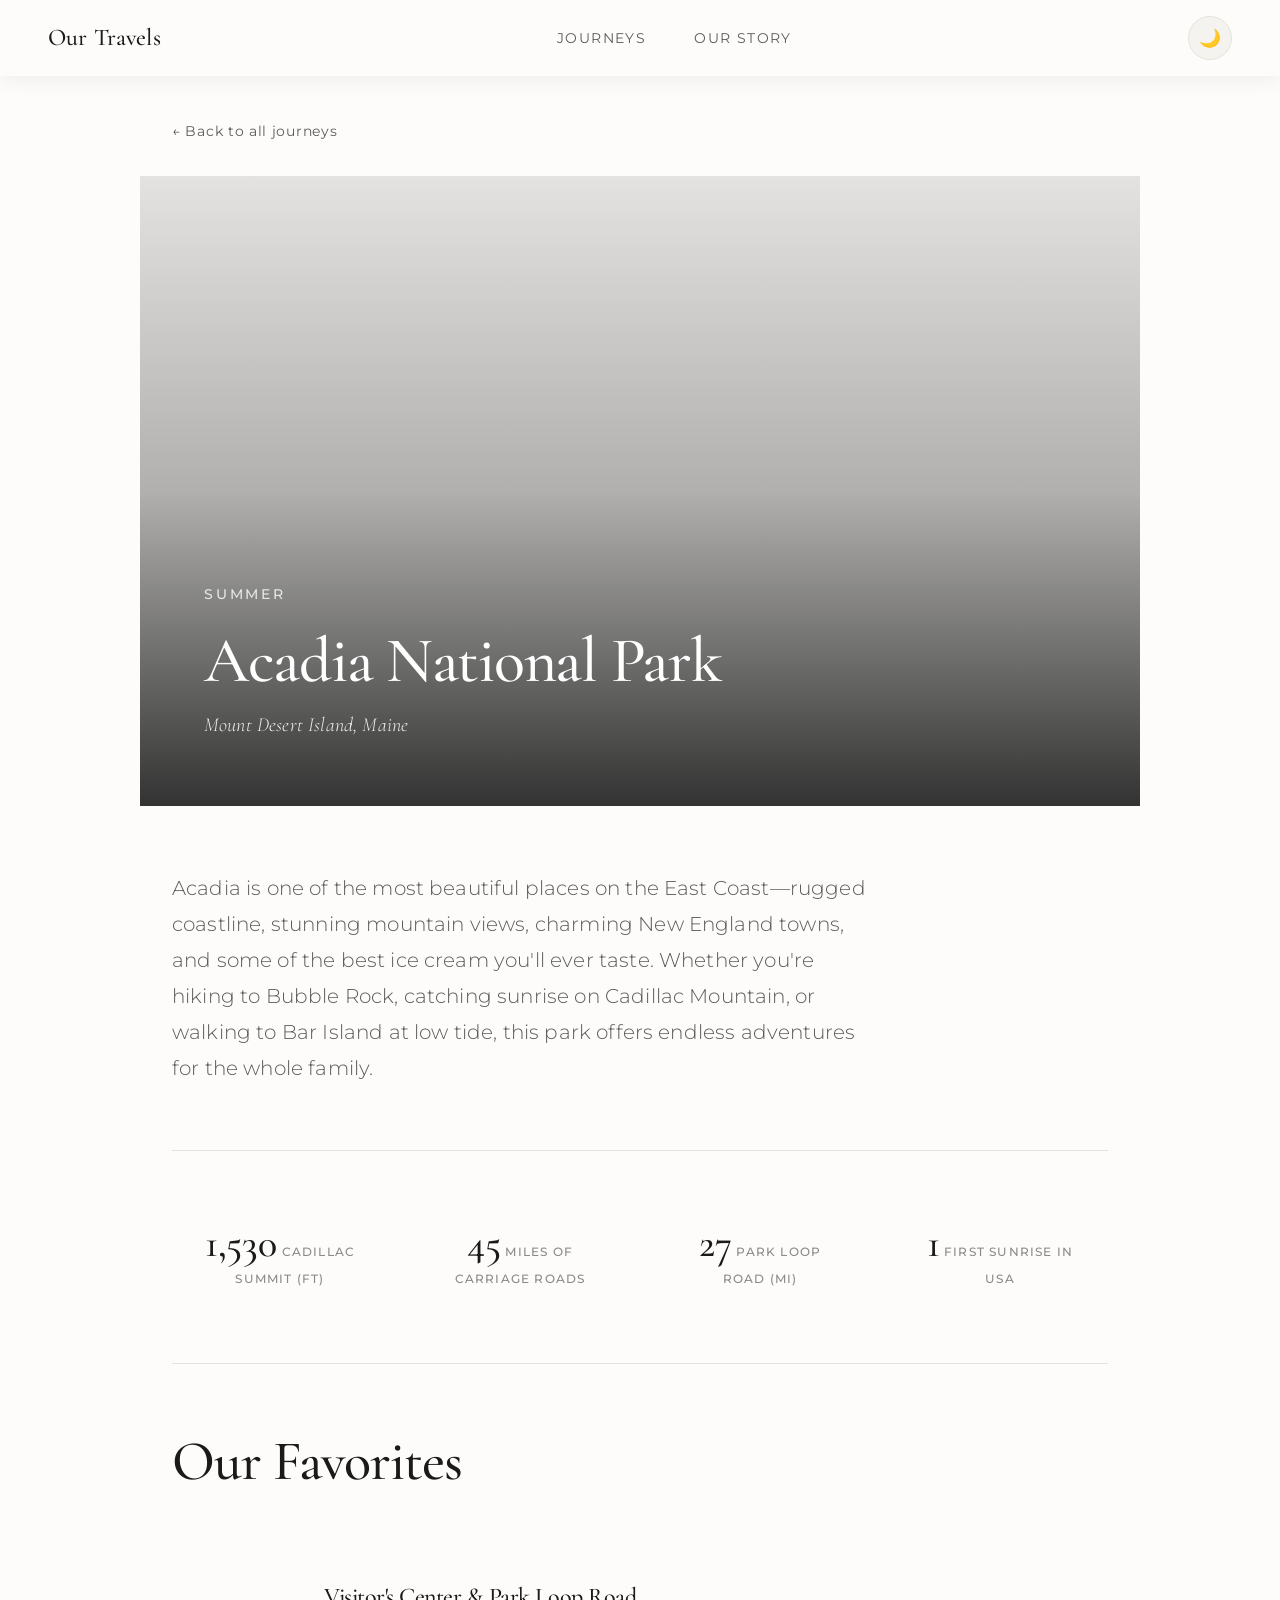
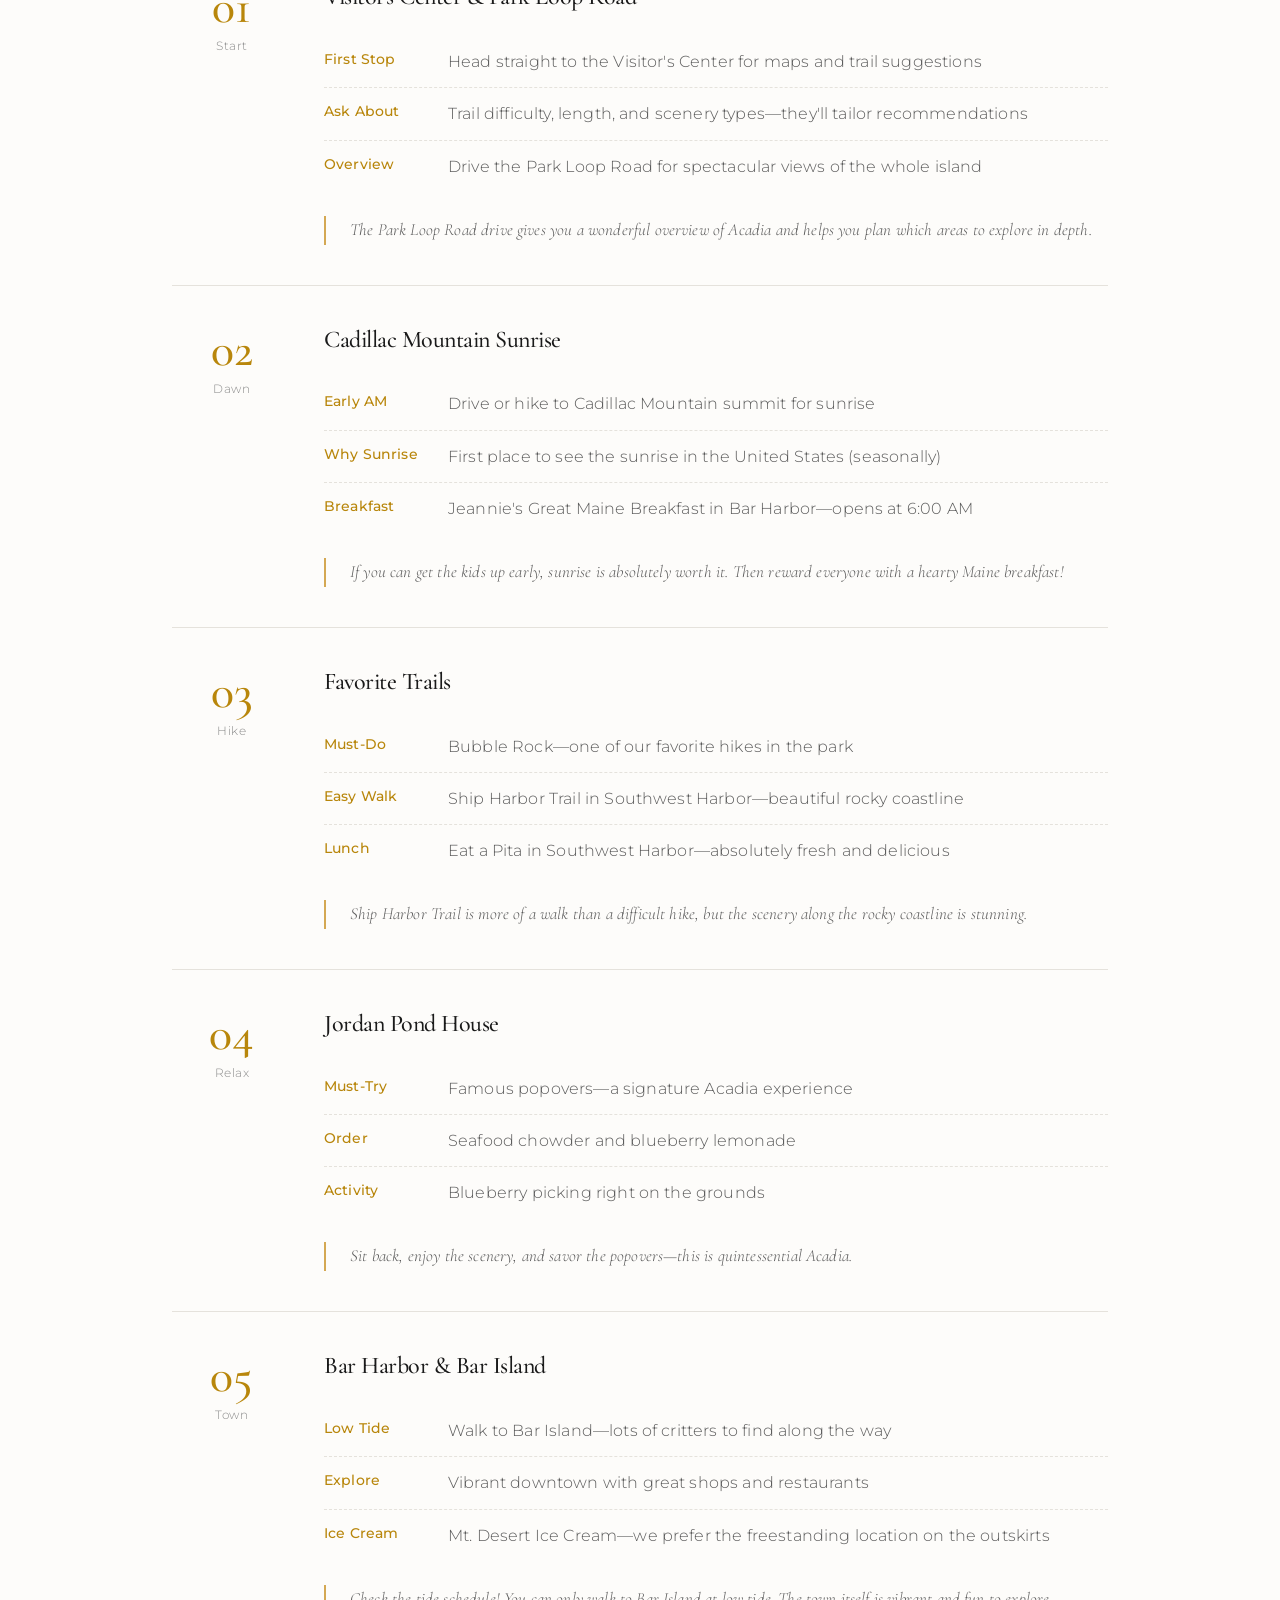
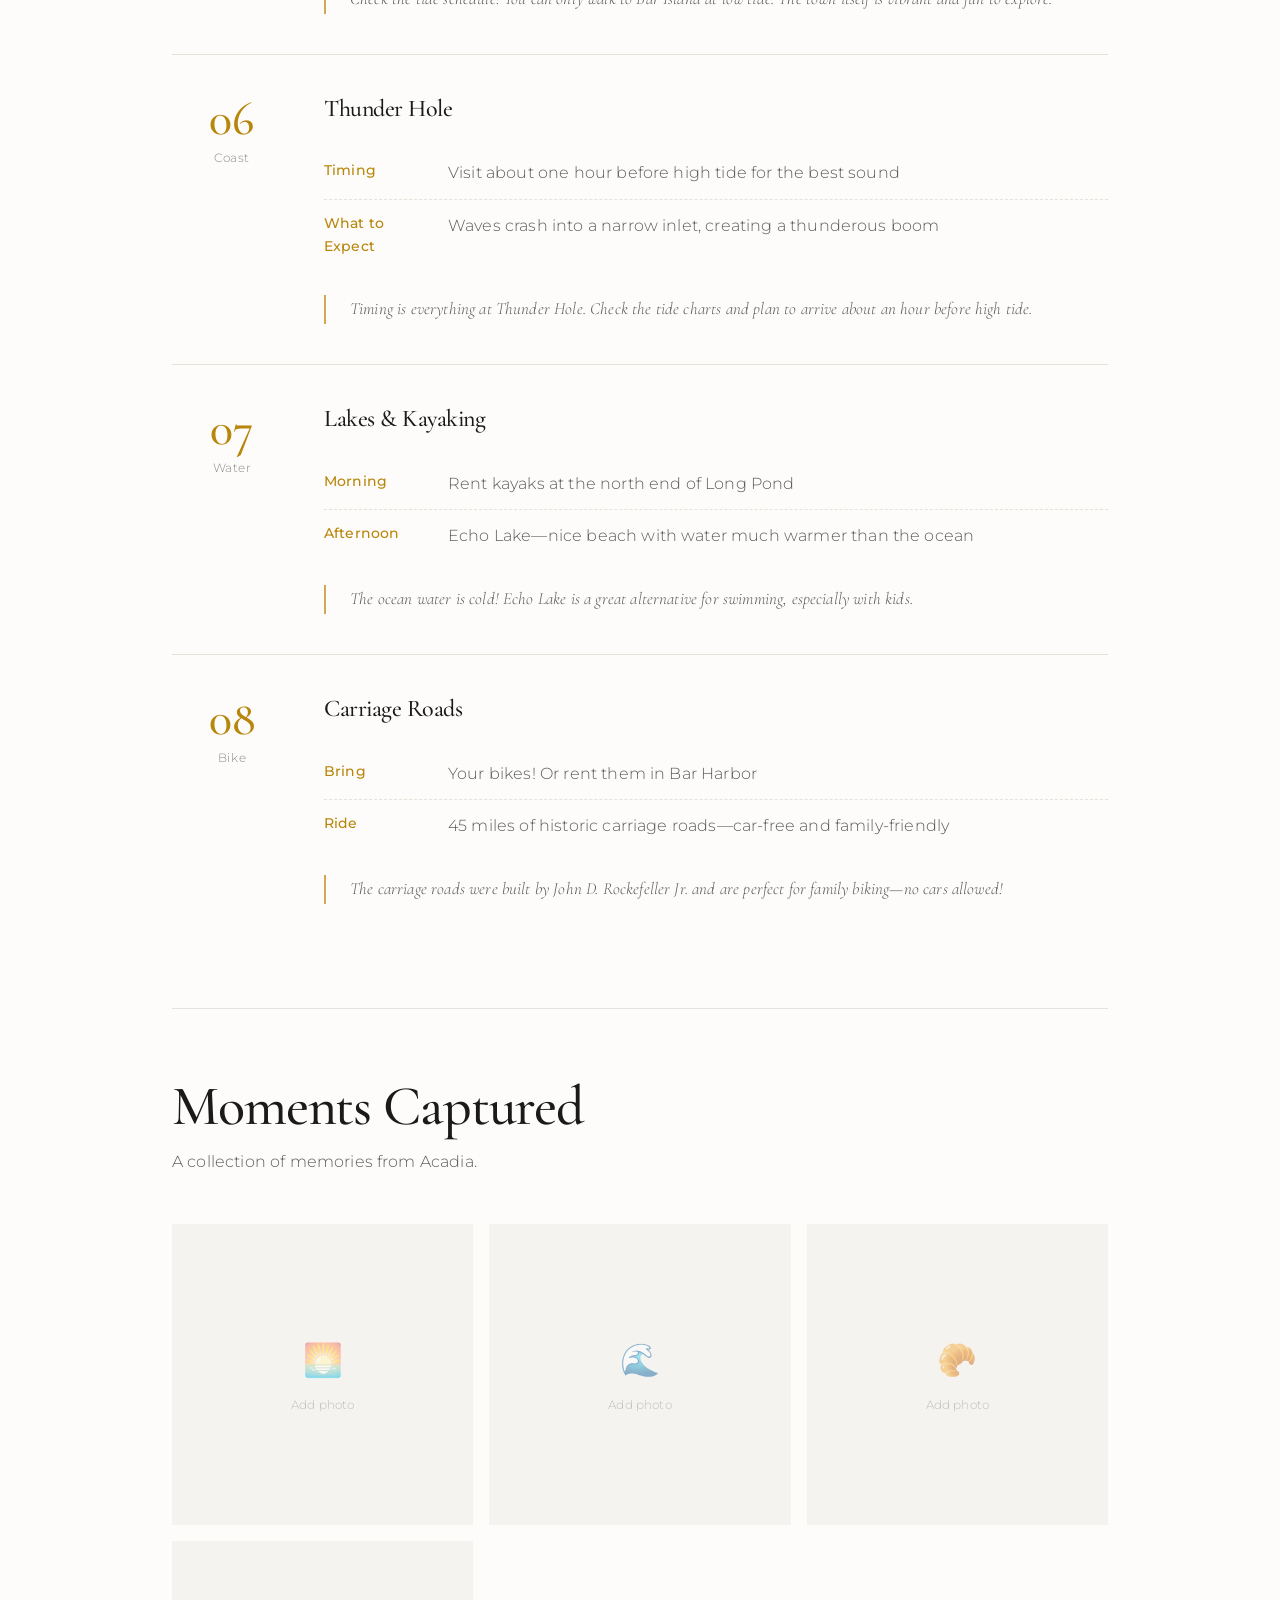
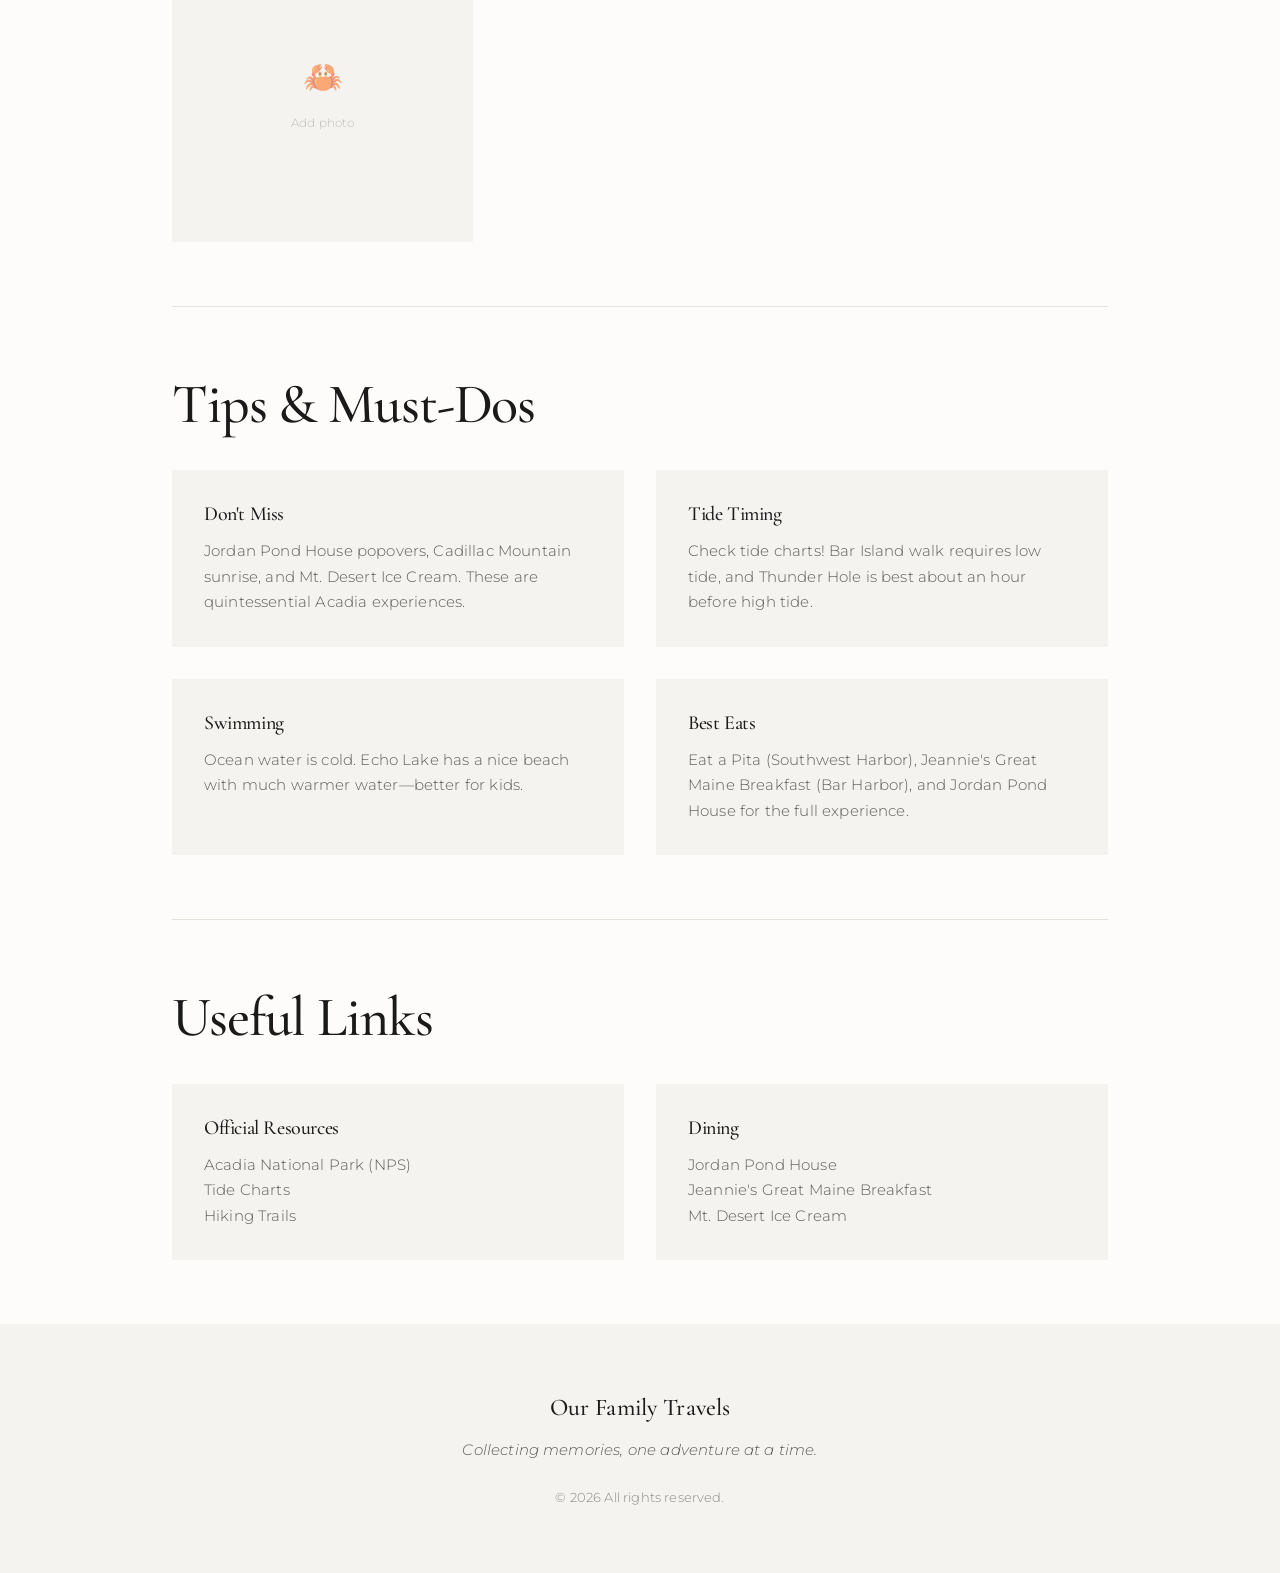
==== trips/acadia.html @ 5b69ded5 "Replace Rocky Mountain with Acadia National Park - Created Acadia trip page with highlights and tips" ====
<!DOCTYPE html>
<html lang="en">
<head>
    <meta charset="UTF-8">
    <meta name="viewport" content="width=device-width, initial-scale=1.0">
    <title>Acadia National Park - Our Family Travels</title>
    <link rel="preconnect" href="https://fonts.googleapis.com">
    <link rel="preconnect" href="https://fonts.gstatic.com" crossorigin>
    <link href="https://fonts.googleapis.com/css2?family=Cormorant+Garamond:ital,wght@0,400;0,500;0,600;1,400&family=Montserrat:wght@300;400;500;600&display=swap" rel="stylesheet">
    <link rel="stylesheet" href="../styles.css">
</head>
<body>
    <header class="main-header scrolled">
        <nav>
            <a href="../index.html" class="logo">Our Travels</a>
            <ul class="nav-links">
                <li><a href="../index.html">Journeys</a></li>
                <li><a href="../index.html#about">Our Story</a></li>
            </ul>
            <button class="theme-toggle" id="themeToggle" aria-label="Toggle dark mode">
                <span class="icon">🌙</span>
            </button>
        </nav>
    </header>

    <main>
        <article class="trip-page">
            <a href="../index.html" class="back-link">← Back to all journeys</a>

            <!-- Trip Hero -->
            <section class="trip-hero">
                <div class="trip-hero-background" style="background-image: url('https://images.unsplash.com/photo-1469854523086-cc02fe5d8800?w=1920&q=80');"></div>
                <div class="trip-hero-overlay"></div>
                <div class="trip-hero-content">
                    <span class="trip-date">Summer</span>
                    <h1>Acadia National Park</h1>
                    <p class="trip-location-header">Mount Desert Island, Maine</p>
                </div>
            </section>

            <!-- Trip Introduction -->
            <section class="trip-intro">
                <p>Acadia is one of the most beautiful places on the East Coast—rugged coastline, stunning mountain views, charming New England towns, and some of the best ice cream you'll ever taste. Whether you're hiking to Bubble Rock, catching sunrise on Cadillac Mountain, or walking to Bar Island at low tide, this park offers endless adventures for the whole family.</p>
            </section>

            <!-- Trip Stats -->
            <section class="trip-overview">
                <div class="stat-card">
                    <span class="stat-value">1,530</span>
                    <span class="stat-label">Cadillac Summit (ft)</span>
                </div>
                <div class="stat-card">
                    <span class="stat-value">45</span>
                    <span class="stat-label">Miles of Carriage Roads</span>
                </div>
                <div class="stat-card">
                    <span class="stat-value">27</span>
                    <span class="stat-label">Park Loop Road (mi)</span>
                </div>
                <div class="stat-card">
                    <span class="stat-value">1</span>
                    <span class="stat-label">First Sunrise in USA</span>
                </div>
            </section>

            <!-- Itinerary Section -->
            <section class="itinerary">
                <h2>Our Favorites</h2>

                <!-- Getting Oriented -->
                <div class="day-card">
                    <div class="day-marker">
                        <span class="day-number">01</span>
                        <span class="day-date">Start</span>
                    </div>
                    <div class="day-content">
                        <h3>Visitor's Center & Park Loop Road</h3>
                        <ul class="day-activities">
                            <li>
                                <span class="activity-time">First Stop</span>
                                <span class="activity-desc">Head straight to the Visitor's Center for maps and trail suggestions</span>
                            </li>
                            <li>
                                <span class="activity-time">Ask About</span>
                                <span class="activity-desc">Trail difficulty, length, and scenery types—they'll tailor recommendations</span>
                            </li>
                            <li>
                                <span class="activity-time">Overview</span>
                                <span class="activity-desc">Drive the Park Loop Road for spectacular views of the whole island</span>
                            </li>
                        </ul>
                        <p class="day-notes">The Park Loop Road drive gives you a wonderful overview of Acadia and helps you plan which areas to explore in depth.</p>
                    </div>
                </div>

                <!-- Cadillac Mountain -->
                <div class="day-card">
                    <div class="day-marker">
                        <span class="day-number">02</span>
                        <span class="day-date">Dawn</span>
                    </div>
                    <div class="day-content">
                        <h3>Cadillac Mountain Sunrise</h3>
                        <ul class="day-activities">
                            <li>
                                <span class="activity-time">Early AM</span>
                                <span class="activity-desc">Drive or hike to Cadillac Mountain summit for sunrise</span>
                            </li>
                            <li>
                                <span class="activity-time">Why Sunrise</span>
                                <span class="activity-desc">First place to see the sunrise in the United States (seasonally)</span>
                            </li>
                            <li>
                                <span class="activity-time">Breakfast</span>
                                <span class="activity-desc">Jeannie's Great Maine Breakfast in Bar Harbor—opens at 6:00 AM</span>
                            </li>
                        </ul>
                        <p class="day-notes">If you can get the kids up early, sunrise is absolutely worth it. Then reward everyone with a hearty Maine breakfast!</p>
                    </div>
                </div>

                <!-- Hiking -->
                <div class="day-card">
                    <div class="day-marker">
                        <span class="day-number">03</span>
                        <span class="day-date">Hike</span>
                    </div>
                    <div class="day-content">
                        <h3>Favorite Trails</h3>
                        <ul class="day-activities">
                            <li>
                                <span class="activity-time">Must-Do</span>
                                <span class="activity-desc">Bubble Rock—one of our favorite hikes in the park</span>
                            </li>
                            <li>
                                <span class="activity-time">Easy Walk</span>
                                <span class="activity-desc">Ship Harbor Trail in Southwest Harbor—beautiful rocky coastline</span>
                            </li>
                            <li>
                                <span class="activity-time">Lunch</span>
                                <span class="activity-desc">Eat a Pita in Southwest Harbor—absolutely fresh and delicious</span>
                            </li>
                        </ul>
                        <p class="day-notes">Ship Harbor Trail is more of a walk than a difficult hike, but the scenery along the rocky coastline is stunning.</p>
                    </div>
                </div>

                <!-- Jordan Pond -->
                <div class="day-card">
                    <div class="day-marker">
                        <span class="day-number">04</span>
                        <span class="day-date">Relax</span>
                    </div>
                    <div class="day-content">
                        <h3>Jordan Pond House</h3>
                        <ul class="day-activities">
                            <li>
                                <span class="activity-time">Must-Try</span>
                                <span class="activity-desc">Famous popovers—a signature Acadia experience</span>
                            </li>
                            <li>
                                <span class="activity-time">Order</span>
                                <span class="activity-desc">Seafood chowder and blueberry lemonade</span>
                            </li>
                            <li>
                                <span class="activity-time">Activity</span>
                                <span class="activity-desc">Blueberry picking right on the grounds</span>
                            </li>
                        </ul>
                        <p class="day-notes">Sit back, enjoy the scenery, and savor the popovers—this is quintessential Acadia.</p>
                    </div>
                </div>

                <!-- Bar Harbor -->
                <div class="day-card">
                    <div class="day-marker">
                        <span class="day-number">05</span>
                        <span class="day-date">Town</span>
                    </div>
                    <div class="day-content">
                        <h3>Bar Harbor & Bar Island</h3>
                        <ul class="day-activities">
                            <li>
                                <span class="activity-time">Low Tide</span>
                                <span class="activity-desc">Walk to Bar Island—lots of critters to find along the way</span>
                            </li>
                            <li>
                                <span class="activity-time">Explore</span>
                                <span class="activity-desc">Vibrant downtown with great shops and restaurants</span>
                            </li>
                            <li>
                                <span class="activity-time">Ice Cream</span>
                                <span class="activity-desc">Mt. Desert Ice Cream—we prefer the freestanding location on the outskirts</span>
                            </li>
                        </ul>
                        <p class="day-notes">Check the tide schedule! You can only walk to Bar Island at low tide. The town itself is vibrant and fun to explore.</p>
                    </div>
                </div>

                <!-- Thunder Hole -->
                <div class="day-card">
                    <div class="day-marker">
                        <span class="day-number">06</span>
                        <span class="day-date">Coast</span>
                    </div>
                    <div class="day-content">
                        <h3>Thunder Hole</h3>
                        <ul class="day-activities">
                            <li>
                                <span class="activity-time">Timing</span>
                                <span class="activity-desc">Visit about one hour before high tide for the best sound</span>
                            </li>
                            <li>
                                <span class="activity-time">What to Expect</span>
                                <span class="activity-desc">Waves crash into a narrow inlet, creating a thunderous boom</span>
                            </li>
                        </ul>
                        <p class="day-notes">Timing is everything at Thunder Hole. Check the tide charts and plan to arrive about an hour before high tide.</p>
                    </div>
                </div>

                <!-- Water Activities -->
                <div class="day-card">
                    <div class="day-marker">
                        <span class="day-number">07</span>
                        <span class="day-date">Water</span>
                    </div>
                    <div class="day-content">
                        <h3>Lakes & Kayaking</h3>
                        <ul class="day-activities">
                            <li>
                                <span class="activity-time">Morning</span>
                                <span class="activity-desc">Rent kayaks at the north end of Long Pond</span>
                            </li>
                            <li>
                                <span class="activity-time">Afternoon</span>
                                <span class="activity-desc">Echo Lake—nice beach with water much warmer than the ocean</span>
                            </li>
                        </ul>
                        <p class="day-notes">The ocean water is cold! Echo Lake is a great alternative for swimming, especially with kids.</p>
                    </div>
                </div>

                <!-- Biking -->
                <div class="day-card">
                    <div class="day-marker">
                        <span class="day-number">08</span>
                        <span class="day-date">Bike</span>
                    </div>
                    <div class="day-content">
                        <h3>Carriage Roads</h3>
                        <ul class="day-activities">
                            <li>
                                <span class="activity-time">Bring</span>
                                <span class="activity-desc">Your bikes! Or rent them in Bar Harbor</span>
                            </li>
                            <li>
                                <span class="activity-time">Ride</span>
                                <span class="activity-desc">45 miles of historic carriage roads—car-free and family-friendly</span>
                            </li>
                        </ul>
                        <p class="day-notes">The carriage roads were built by John D. Rockefeller Jr. and are perfect for family biking—no cars allowed!</p>
                    </div>
                </div>
            </section>

            <!-- Photo Gallery Section -->
            <section class="photo-gallery">
                <h2>Moments Captured</h2>
                <p class="gallery-intro">A collection of memories from Acadia.</p>

                <div class="gallery-grid">
                    <div class="gallery-item" data-caption="Cadillac Mountain Sunrise">
                        <div class="photo-placeholder">
                            <span>🌅</span>
                            <p>Add photo</p>
                        </div>
                    </div>
                    <div class="gallery-item" data-caption="Thunder Hole">
                        <div class="photo-placeholder">
                            <span>🌊</span>
                            <p>Add photo</p>
                        </div>
                    </div>
                    <div class="gallery-item" data-caption="Jordan Pond Popovers">
                        <div class="photo-placeholder">
                            <span>🥐</span>
                            <p>Add photo</p>
                        </div>
                    </div>
                    <div class="gallery-item" data-caption="Bar Island Walk">
                        <div class="photo-placeholder">
                            <span>🦀</span>
                            <p>Add photo</p>
                        </div>
                    </div>
                </div>
            </section>

            <!-- Trip Highlights -->
            <section class="trip-highlights">
                <h2>Tips & Must-Dos</h2>
                <div class="highlights-grid">
                    <div class="highlight-card">
                        <h4>Don't Miss</h4>
                        <p>Jordan Pond House popovers, Cadillac Mountain sunrise, and Mt. Desert Ice Cream. These are quintessential Acadia experiences.</p>
                    </div>
                    <div class="highlight-card">
                        <h4>Tide Timing</h4>
                        <p>Check tide charts! Bar Island walk requires low tide, and Thunder Hole is best about an hour before high tide.</p>
                    </div>
                    <div class="highlight-card">
                        <h4>Swimming</h4>
                        <p>Ocean water is cold. Echo Lake has a nice beach with much warmer water—better for kids.</p>
                    </div>
                    <div class="highlight-card">
                        <h4>Best Eats</h4>
                        <p>Eat a Pita (Southwest Harbor), Jeannie's Great Maine Breakfast (Bar Harbor), and Jordan Pond House for the full experience.</p>
                    </div>
                </div>
            </section>

            <!-- Useful Links -->
            <section class="trip-highlights">
                <h2>Useful Links</h2>
                <div class="highlights-grid">
                    <div class="highlight-card">
                        <h4>Official Resources</h4>
                        <p>
                            <a href="https://www.nps.gov/acad/" target="_blank">Acadia National Park (NPS)</a><br>
                            <a href="https://www.nps.gov/acad/planyourvisit/tides.htm" target="_blank">Tide Charts</a><br>
                            <a href="https://www.nps.gov/acad/planyourvisit/hiking.htm" target="_blank">Hiking Trails</a>
                        </p>
                    </div>
                    <div class="highlight-card">
                        <h4>Dining</h4>
                        <p>
                            <a href="https://www.acadiajordanpondhouse.com/" target="_blank">Jordan Pond House</a><br>
                            <a href="https://www.jeanniesbreakfast.com/" target="_blank">Jeannie's Great Maine Breakfast</a><br>
                            <a href="https://www.mdiicecream.com/" target="_blank">Mt. Desert Ice Cream</a>
                        </p>
                    </div>
                </div>
            </section>
        </article>
    </main>

    <!-- Lightbox for photos -->
    <div class="lightbox" id="lightbox">
        <button class="lightbox-close" aria-label="Close">&times;</button>
        <button class="lightbox-prev" aria-label="Previous">&#10094;</button>
        <button class="lightbox-next" aria-label="Next">&#10095;</button>
        <div class="lightbox-content">
            <img src="" alt="" id="lightbox-img">
            <p class="lightbox-caption" id="lightbox-caption"></p>
        </div>
    </div>

    <footer>
        <div class="footer-content">
            <p class="footer-logo">Our Family Travels</p>
            <p class="footer-tagline">Collecting memories, one adventure at a time.</p>
            <p class="footer-copyright">© 2026 All rights reserved.</p>
        </div>
    </footer>

    <script src="../script.js"></script>
</body>
</html>
---- styles.css ----
/* ===================
   CSS VARIABLES
   =================== */
:root {
    /* Colors */
    --bg-primary: #fdfcfa;
    --bg-secondary: #f5f3ef;
    --bg-tertiary: #ebe8e2;
    --text-primary: #1a1a1a;
    --text-secondary: #5c5c5c;
    --text-muted: #8a8a8a;
    --accent-color: #b8860b;
    --accent-light: #d4a853;
    --border-color: #e5e2dc;

    /* Typography */
    --font-serif: 'Cormorant Garamond', Georgia, serif;
    --font-sans: 'Montserrat', -apple-system, sans-serif;

    /* Spacing */
    --section-padding: 120px;
    --container-width: 1400px;

    /* Effects */
    --transition: 0.4s cubic-bezier(0.4, 0, 0.2, 1);
    --shadow-soft: 0 4px 20px rgba(0, 0, 0, 0.06);
    --shadow-medium: 0 8px 40px rgba(0, 0, 0, 0.1);
}

[data-theme="dark"] {
    --bg-primary: #0f0f0f;
    --bg-secondary: #1a1a1a;
    --bg-tertiary: #252525;
    --text-primary: #f5f5f5;
    --text-secondary: #b0b0b0;
    --text-muted: #707070;
    --accent-color: #d4a853;
    --accent-light: #e8c87a;
    --border-color: #2a2a2a;
    --shadow-soft: 0 4px 20px rgba(0, 0, 0, 0.3);
    --shadow-medium: 0 8px 40px rgba(0, 0, 0, 0.4);
}

/* ===================
   RESET & BASE
   =================== */
*, *::before, *::after {
    margin: 0;
    padding: 0;
    box-sizing: border-box;
}

html {
    scroll-behavior: smooth;
}

body {
    font-family: var(--font-sans);
    background-color: var(--bg-primary);
    color: var(--text-primary);
    line-height: 1.7;
    font-weight: 300;
    letter-spacing: 0.01em;
    transition: background-color var(--transition), color var(--transition);
    overflow-x: hidden;
}

a {
    color: inherit;
    text-decoration: none;
    transition: all var(--transition);
}

img {
    max-width: 100%;
    height: auto;
    display: block;
}

/* ===================
   TYPOGRAPHY
   =================== */
h1, h2, h3, h4 {
    font-family: var(--font-serif);
    font-weight: 500;
    line-height: 1.2;
    letter-spacing: -0.02em;
}

h1 { font-size: clamp(3rem, 8vw, 5.5rem); }
h2 { font-size: clamp(2rem, 5vw, 3.5rem); }
h3 { font-size: clamp(1.5rem, 3vw, 2rem); }

.section-label {
    display: inline-block;
    font-family: var(--font-sans);
    font-size: 0.75rem;
    font-weight: 500;
    letter-spacing: 0.2em;
    text-transform: uppercase;
    color: var(--accent-color);
    margin-bottom: 1rem;
}

/* ===================
   HEADER & NAVIGATION
   =================== */
.main-header {
    position: fixed;
    top: 0;
    left: 0;
    right: 0;
    z-index: 1000;
    padding: 1.5rem 0;
    transition: all var(--transition);
}

.main-header.scrolled {
    background: rgba(253, 252, 250, 0.95);
    backdrop-filter: blur(20px);
    padding: 1rem 0;
    box-shadow: var(--shadow-soft);
}

[data-theme="dark"] .main-header.scrolled {
    background: rgba(15, 15, 15, 0.95);
}

nav {
    max-width: var(--container-width);
    margin: 0 auto;
    padding: 0 3rem;
    display: flex;
    justify-content: space-between;
    align-items: center;
}

.logo {
    font-family: var(--font-serif);
    font-size: 1.5rem;
    font-weight: 500;
    color: white;
    transition: color var(--transition);
}

.main-header.scrolled .logo {
    color: var(--text-primary);
}

.nav-links {
    display: flex;
    list-style: none;
    gap: 3rem;
}

.nav-links a {
    font-size: 0.875rem;
    font-weight: 400;
    letter-spacing: 0.1em;
    text-transform: uppercase;
    color: rgba(255, 255, 255, 0.8);
    position: relative;
}

.main-header.scrolled .nav-links a {
    color: var(--text-secondary);
}

.nav-links a::after {
    content: '';
    position: absolute;
    bottom: -4px;
    left: 0;
    width: 0;
    height: 1px;
    background: currentColor;
    transition: width var(--transition);
}

.nav-links a:hover::after,
.nav-links a.active::after {
    width: 100%;
}

.theme-toggle {
    background: rgba(255, 255, 255, 0.1);
    border: 1px solid rgba(255, 255, 255, 0.2);
    border-radius: 50%;
    width: 44px;
    height: 44px;
    cursor: pointer;
    display: flex;
    align-items: center;
    justify-content: center;
    transition: all var(--transition);
}

.main-header.scrolled .theme-toggle {
    background: var(--bg-secondary);
    border-color: var(--border-color);
}

.theme-toggle:hover {
    background: rgba(255, 255, 255, 0.2);
    transform: rotate(15deg);
}

.theme-toggle .icon {
    font-size: 1.1rem;
}

/* ===================
   HERO SECTION
   =================== */
.hero {
    position: relative;
    height: 100vh;
    min-height: 700px;
    display: flex;
    align-items: center;
    justify-content: center;
    overflow: hidden;
}

.hero-background {
    position: absolute;
    inset: 0;
    background-size: cover;
    background-position: center;
    background-attachment: fixed;
    transform: scale(1.1);
    transition: transform 8s ease-out;
}

.hero:hover .hero-background {
    transform: scale(1);
}

.hero-overlay {
    position: absolute;
    inset: 0;
    background: linear-gradient(
        to bottom,
        rgba(0, 0, 0, 0.3) 0%,
        rgba(0, 0, 0, 0.5) 50%,
        rgba(0, 0, 0, 0.7) 100%
    );
}

.hero-content {
    position: relative;
    z-index: 2;
    text-align: center;
    color: white;
    max-width: 900px;
    padding: 0 2rem;
}

.hero-subtitle {
    display: block;
    font-family: var(--font-sans);
    font-size: 0.875rem;
    font-weight: 400;
    letter-spacing: 0.3em;
    text-transform: uppercase;
    margin-bottom: 1.5rem;
    opacity: 0.8;
}

.hero h1 {
    font-weight: 400;
    margin-bottom: 1.5rem;
    text-shadow: 0 2px 40px rgba(0, 0, 0, 0.3);
}

.hero p {
    font-size: 1.25rem;
    font-weight: 300;
    opacity: 0.9;
    max-width: 600px;
    margin: 0 auto 2.5rem;
}

.hero-cta {
    display: inline-block;
    padding: 1rem 2.5rem;
    border: 1px solid rgba(255, 255, 255, 0.4);
    font-size: 0.875rem;
    font-weight: 500;
    letter-spacing: 0.15em;
    text-transform: uppercase;
    color: white;
    transition: all var(--transition);
}

.hero-cta:hover {
    background: white;
    color: var(--text-primary);
    border-color: white;
}

.scroll-indicator {
    position: absolute;
    bottom: 3rem;
    left: 50%;
    transform: translateX(-50%);
    z-index: 2;
}

.scroll-indicator span {
    display: block;
    width: 1px;
    height: 60px;
    background: linear-gradient(to bottom, white, transparent);
    animation: scrollPulse 2s ease-in-out infinite;
}

@keyframes scrollPulse {
    0%, 100% { opacity: 0.3; transform: scaleY(0.7); }
    50% { opacity: 1; transform: scaleY(1); }
}

/* ===================
   MAIN CONTENT
   =================== */
main {
    background: var(--bg-primary);
}

/* ===================
   FEATURED TRIP
   =================== */
.featured-trip {
    display: grid;
    grid-template-columns: 1fr 1fr;
    min-height: 80vh;
    background: var(--bg-secondary);
}

.featured-content {
    display: flex;
    flex-direction: column;
    justify-content: center;
    padding: 4rem 6rem;
}

.featured-content h2 {
    margin-bottom: 0.5rem;
}

.featured-location {
    font-family: var(--font-serif);
    font-size: 1.25rem;
    font-style: italic;
    color: var(--text-secondary);
    margin-bottom: 2rem;
}

.featured-description {
    font-size: 1.125rem;
    color: var(--text-secondary);
    margin-bottom: 2.5rem;
    max-width: 500px;
}

.btn-primary {
    display: inline-block;
    padding: 1rem 2rem;
    background: var(--text-primary);
    color: var(--bg-primary);
    font-size: 0.8rem;
    font-weight: 500;
    letter-spacing: 0.15em;
    text-transform: uppercase;
    transition: all var(--transition);
}

.btn-primary:hover {
    background: var(--accent-color);
    transform: translateY(-2px);
}

.featured-image {
    position: relative;
    overflow: hidden;
}

.featured-image img {
    width: 100%;
    height: 100%;
    object-fit: cover;
    transition: transform 0.8s ease;
}

.featured-trip:hover .featured-image img {
    transform: scale(1.05);
}

/* ===================
   TRIPS GRID
   =================== */
.trips {
    padding: var(--section-padding) 3rem;
    max-width: var(--container-width);
    margin: 0 auto;
}

.section-header {
    text-align: center;
    margin-bottom: 4rem;
}

.section-header p {
    color: var(--text-secondary);
    font-size: 1.125rem;
    margin-top: 1rem;
}

.trip-grid {
    display: grid;
    grid-template-columns: repeat(2, 1fr);
    gap: 2rem;
}

.trip-card {
    position: relative;
    overflow: hidden;
}

.trip-card-link {
    display: block;
}

.trip-card-image {
    position: relative;
    aspect-ratio: 4/3;
    background-size: cover;
    background-position: center;
    transition: transform 0.8s ease;
}

.trip-card:hover .trip-card-image {
    transform: scale(1.05);
}

.trip-card-overlay {
    position: absolute;
    inset: 0;
    background: linear-gradient(
        to top,
        rgba(0, 0, 0, 0.8) 0%,
        rgba(0, 0, 0, 0.2) 50%,
        rgba(0, 0, 0, 0.1) 100%
    );
    transition: background var(--transition);
}

.trip-card:hover .trip-card-overlay {
    background: linear-gradient(
        to top,
        rgba(0, 0, 0, 0.9) 0%,
        rgba(0, 0, 0, 0.3) 50%,
        rgba(0, 0, 0, 0.2) 100%
    );
}

.trip-card-content {
    position: absolute;
    bottom: 0;
    left: 0;
    right: 0;
    padding: 2rem;
    color: white;
}

.trip-card .trip-date {
    display: inline-block;
    font-size: 0.75rem;
    font-weight: 500;
    letter-spacing: 0.15em;
    text-transform: uppercase;
    opacity: 0.7;
    margin-bottom: 0.75rem;
}

.trip-card h3 {
    font-family: var(--font-serif);
    font-size: 1.75rem;
    font-weight: 500;
    margin-bottom: 0.5rem;
}

.trip-card .trip-location {
    font-size: 0.9rem;
    opacity: 0.8;
}

/* ===================
   CATEGORY SECTIONS
   =================== */
.category-section {
    margin-bottom: 0;
}

.category-header {
    position: relative;
    height: 50vh;
    min-height: 400px;
    display: flex;
    align-items: center;
    justify-content: center;
    overflow: hidden;
}

.category-background {
    position: absolute;
    inset: 0;
    background-size: cover;
    background-position: center;
    background-attachment: fixed;
}

.category-overlay {
    position: absolute;
    inset: 0;
    background: linear-gradient(
        to bottom,
        rgba(0, 0, 0, 0.4) 0%,
        rgba(0, 0, 0, 0.6) 100%
    );
}

.category-header-content {
    position: relative;
    z-index: 2;
    text-align: center;
    color: white;
    max-width: 700px;
    padding: 0 2rem;
}

.category-header-content h2 {
    font-size: clamp(2.5rem, 6vw, 4rem);
    margin-bottom: 1rem;
    text-shadow: 0 2px 20px rgba(0, 0, 0, 0.3);
}

.category-header-content p {
    font-size: 1.125rem;
    opacity: 0.9;
    font-weight: 300;
}

.category-trips {
    padding: 4rem 3rem;
    max-width: var(--container-width);
    margin: 0 auto;
    background: var(--bg-primary);
}

.category-trips .trip-grid {
    display: grid;
    grid-template-columns: repeat(3, 1fr);
    gap: 1.5rem;
}

.category-trips .trip-card-image {
    aspect-ratio: 3/4;
}

/* Wishlist Section Styling */
.wishlist-section .category-overlay {
    background: linear-gradient(
        to bottom,
        rgba(0, 0, 0, 0.3) 0%,
        rgba(0, 0, 0, 0.5) 100%
    );
}

.wishlist-grid {
    grid-template-columns: repeat(4, 1fr) !important;
}

.wishlist-card .trip-card-image {
    aspect-ratio: 2/3;
}

.wishlist-card .trip-date {
    color: var(--accent-light);
    opacity: 1;
}

/* ===================
   QUOTE SECTION
   =================== */
.quote-section {
    position: relative;
    padding: var(--section-padding) 2rem;
    min-height: 60vh;
    display: flex;
    align-items: center;
    justify-content: center;
}

.quote-background {
    position: absolute;
    inset: 0;
    background-size: cover;
    background-position: center;
    background-attachment: fixed;
}

.quote-overlay {
    position: absolute;
    inset: 0;
    background: rgba(0, 0, 0, 0.6);
}

.quote-section blockquote {
    position: relative;
    z-index: 2;
    text-align: center;
    max-width: 800px;
}

.quote-section blockquote p {
    font-family: var(--font-serif);
    font-size: clamp(1.75rem, 4vw, 2.5rem);
    font-style: italic;
    font-weight: 400;
    color: white;
    line-height: 1.5;
    margin-bottom: 1.5rem;
}

.quote-section cite {
    font-family: var(--font-sans);
    font-size: 0.875rem;
    font-style: normal;
    letter-spacing: 0.15em;
    text-transform: uppercase;
    color: rgba(255, 255, 255, 0.7);
}

/* ===================
   ABOUT SECTION
   =================== */
.about {
    padding: var(--section-padding) 3rem;
    max-width: var(--container-width);
    margin: 0 auto;
}

.about .about-content {
    display: grid;
    grid-template-columns: 1fr 1fr;
    gap: 6rem;
    align-items: center;
}

.about-text h2 {
    margin-bottom: 1.5rem;
}

.about-text p {
    color: var(--text-secondary);
    font-size: 1.0625rem;
    margin-bottom: 1.5rem;
}

.about-image {
    position: relative;
}

.about-image::before {
    content: '';
    position: absolute;
    top: 2rem;
    left: 2rem;
    right: -2rem;
    bottom: -2rem;
    border: 1px solid var(--accent-color);
    z-index: -1;
}

.about-image img {
    width: 100%;
    aspect-ratio: 4/5;
    object-fit: cover;
}

/* ===================
   FOOTER
   =================== */
footer {
    background: var(--bg-secondary);
    padding: 4rem 2rem;
    text-align: center;
}

.footer-content {
    max-width: 600px;
    margin: 0 auto;
}

.footer-logo {
    font-family: var(--font-serif);
    font-size: 1.5rem;
    font-weight: 500;
    margin-bottom: 0.5rem;
}

.footer-tagline {
    color: var(--text-secondary);
    font-size: 0.9375rem;
    font-style: italic;
    margin-bottom: 1.5rem;
}

.footer-copyright {
    font-size: 0.8125rem;
    color: var(--text-muted);
}

/* ===================
   TRIP PAGE STYLES
   =================== */
.trip-page {
    max-width: 1000px;
    margin: 0 auto;
    padding: 0 2rem;
}

.back-link {
    display: inline-flex;
    align-items: center;
    gap: 0.5rem;
    font-size: 0.875rem;
    font-weight: 400;
    letter-spacing: 0.05em;
    color: var(--text-secondary);
    margin-top: 120px;
    margin-bottom: 2rem;
}

.back-link:hover {
    color: var(--accent-color);
}

/* Trip Header */
.trip-hero {
    position: relative;
    height: 70vh;
    min-height: 500px;
    margin: 0 -2rem;
    display: flex;
    align-items: flex-end;
    overflow: hidden;
}

.trip-hero-background {
    position: absolute;
    inset: 0;
    background-size: cover;
    background-position: center;
}

.trip-hero-overlay {
    position: absolute;
    inset: 0;
    background: linear-gradient(
        to top,
        rgba(0, 0, 0, 0.8) 0%,
        rgba(0, 0, 0, 0.3) 50%,
        rgba(0, 0, 0, 0.1) 100%
    );
}

.trip-hero-content {
    position: relative;
    z-index: 2;
    padding: 4rem;
    color: white;
    width: 100%;
}

.trip-hero .trip-date {
    display: inline-block;
    font-size: 0.875rem;
    font-weight: 500;
    letter-spacing: 0.2em;
    text-transform: uppercase;
    opacity: 0.8;
    margin-bottom: 1rem;
}

.trip-hero h1 {
    font-size: clamp(2.5rem, 6vw, 4rem);
    margin-bottom: 0.5rem;
}

.trip-hero .trip-location-header {
    font-family: var(--font-serif);
    font-size: 1.25rem;
    font-style: italic;
    opacity: 0.9;
}

.trip-intro {
    padding: 4rem 0;
    border-bottom: 1px solid var(--border-color);
}

.trip-intro p {
    font-size: 1.25rem;
    color: var(--text-secondary);
    max-width: 700px;
    line-height: 1.8;
}

/* Trip Stats */
.trip-overview {
    display: grid;
    grid-template-columns: repeat(4, 1fr);
    gap: 1.5rem;
    padding: 3rem 0;
    border-bottom: 1px solid var(--border-color);
}

.stat-card {
    text-align: center;
    padding: 1.5rem;
}

.stat-icon {
    font-size: 1.5rem;
    margin-bottom: 0.5rem;
    display: block;
}

.stat-value {
    font-family: var(--font-serif);
    font-size: 2.5rem;
    font-weight: 500;
    color: var(--text-primary);
    line-height: 1;
    margin-bottom: 0.25rem;
}

.stat-label {
    font-size: 0.75rem;
    font-weight: 500;
    letter-spacing: 0.1em;
    text-transform: uppercase;
    color: var(--text-muted);
}

/* Itinerary Section */
.itinerary {
    padding: 4rem 0;
}

.itinerary h2 {
    margin-bottom: 3rem;
}

.day-card {
    display: grid;
    grid-template-columns: 120px 1fr;
    gap: 2rem;
    padding: 2.5rem 0;
    border-bottom: 1px solid var(--border-color);
}

.day-card:last-of-type {
    border-bottom: none;
}

.day-marker {
    text-align: center;
}

.day-number {
    display: block;
    font-family: var(--font-serif);
    font-size: 3rem;
    font-weight: 500;
    color: var(--accent-color);
    line-height: 1;
}

.day-date {
    font-size: 0.75rem;
    color: var(--text-muted);
    letter-spacing: 0.05em;
}

.day-content h3 {
    font-size: 1.5rem;
    margin-bottom: 1.5rem;
}

.day-activities {
    list-style: none;
    margin-bottom: 1.5rem;
}

.day-activities li {
    display: grid;
    grid-template-columns: 100px 1fr;
    gap: 1.5rem;
    padding: 0.75rem 0;
    border-bottom: 1px dashed var(--border-color);
}

.day-activities li:last-child {
    border-bottom: none;
}

.activity-time {
    font-size: 0.875rem;
    font-weight: 500;
    color: var(--accent-color);
}

.activity-desc {
    color: var(--text-secondary);
}

.day-notes {
    font-family: var(--font-serif);
    font-size: 1.0625rem;
    font-style: italic;
    color: var(--text-secondary);
    padding-left: 1.5rem;
    border-left: 2px solid var(--accent-light);
}

/* Photo Gallery */
.photo-gallery {
    padding: 4rem 0;
    border-top: 1px solid var(--border-color);
}

.photo-gallery h2 {
    margin-bottom: 0.5rem;
}

.gallery-intro {
    color: var(--text-secondary);
    margin-bottom: 3rem;
}

.gallery-grid {
    display: grid;
    grid-template-columns: repeat(3, 1fr);
    gap: 1rem;
}

.gallery-item {
    aspect-ratio: 1;
    overflow: hidden;
    cursor: pointer;
    position: relative;
}

.gallery-item img {
    width: 100%;
    height: 100%;
    object-fit: cover;
    transition: transform 0.6s ease;
}

.gallery-item:hover img {
    transform: scale(1.1);
}

.gallery-item::after {
    content: '';
    position: absolute;
    inset: 0;
    background: rgba(0, 0, 0, 0);
    transition: background var(--transition);
}

.gallery-item:hover::after {
    background: rgba(0, 0, 0, 0.2);
}

.photo-placeholder {
    width: 100%;
    height: 100%;
    background: var(--bg-secondary);
    display: flex;
    flex-direction: column;
    align-items: center;
    justify-content: center;
    color: var(--text-muted);
}

.photo-placeholder span {
    font-size: 2rem;
    margin-bottom: 0.5rem;
    opacity: 0.5;
}

.photo-placeholder p {
    font-size: 0.75rem;
    opacity: 0.5;
}

/* Trip Highlights */
.trip-highlights {
    padding: 4rem 0;
    border-top: 1px solid var(--border-color);
}

.trip-highlights h2 {
    margin-bottom: 2rem;
}

.highlights-grid {
    display: grid;
    grid-template-columns: repeat(2, 1fr);
    gap: 2rem;
}

.highlight-card {
    padding: 2rem;
    background: var(--bg-secondary);
}

.highlight-icon {
    font-size: 1.25rem;
    margin-bottom: 1rem;
    display: block;
}

.highlight-card h4 {
    font-family: var(--font-serif);
    font-size: 1.25rem;
    margin-bottom: 0.75rem;
}

.highlight-card p {
    color: var(--text-secondary);
    font-size: 0.9375rem;
}

/* Lightbox */
.lightbox {
    display: none;
    position: fixed;
    inset: 0;
    background: rgba(0, 0, 0, 0.95);
    z-index: 2000;
    align-items: center;
    justify-content: center;
}

.lightbox.active {
    display: flex;
}

.lightbox-content {
    max-width: 90vw;
    max-height: 90vh;
    text-align: center;
}

.lightbox-content img {
    max-width: 100%;
    max-height: 85vh;
    object-fit: contain;
}

.lightbox-caption {
    color: white;
    font-family: var(--font-serif);
    font-size: 1.125rem;
    font-style: italic;
    margin-top: 1.5rem;
    opacity: 0.8;
}

.lightbox-close,
.lightbox-prev,
.lightbox-next {
    position: absolute;
    background: none;
    border: none;
    color: white;
    font-size: 1.5rem;
    cursor: pointer;
    padding: 1rem;
    opacity: 0.7;
    transition: opacity var(--transition);
}

.lightbox-close:hover,
.lightbox-prev:hover,
.lightbox-next:hover {
    opacity: 1;
}

.lightbox-close {
    top: 2rem;
    right: 2rem;
}

.lightbox-prev {
    left: 2rem;
    top: 50%;
    transform: translateY(-50%);
}

.lightbox-next {
    right: 2rem;
    top: 50%;
    transform: translateY(-50%);
}

/* ===================
   ANIMATIONS
   =================== */
@keyframes fadeInUp {
    from {
        opacity: 0;
        transform: translateY(30px);
    }
    to {
        opacity: 1;
        transform: translateY(0);
    }
}

.fade-in-up {
    animation: fadeInUp 0.8s ease forwards;
}

/* ===================
   RESPONSIVE DESIGN
   =================== */
@media (max-width: 1024px) {
    .featured-trip {
        grid-template-columns: 1fr;
    }

    .featured-content {
        padding: 4rem 3rem;
        order: 2;
    }

    .featured-image {
        height: 50vh;
        order: 1;
    }

    .about .about-content {
        grid-template-columns: 1fr;
        gap: 3rem;
    }

    .about-image {
        order: -1;
    }

    .trip-overview {
        grid-template-columns: repeat(2, 1fr);
    }

    .category-trips .trip-grid {
        grid-template-columns: repeat(2, 1fr);
    }

    .wishlist-grid {
        grid-template-columns: repeat(2, 1fr) !important;
    }
}

@media (max-width: 768px) {
    :root {
        --section-padding: 80px;
    }

    nav {
        padding: 0 1.5rem;
    }

    .nav-links {
        display: none;
    }

    .hero-content {
        padding: 0 1.5rem;
    }

    .trip-grid {
        grid-template-columns: 1fr;
    }

    .category-trips {
        padding: 3rem 1.5rem;
    }

    .category-trips .trip-grid {
        grid-template-columns: 1fr;
    }

    .wishlist-grid {
        grid-template-columns: 1fr !important;
    }

    .category-header {
        height: 40vh;
        min-height: 300px;
    }

    .category-background {
        background-attachment: scroll;
    }

    .hero-background,
    .quote-background {
        background-attachment: scroll;
    }

    .gallery-grid {
        grid-template-columns: repeat(2, 1fr);
    }

    .highlights-grid {
        grid-template-columns: 1fr;
    }

    .day-card {
        grid-template-columns: 1fr;
        gap: 1rem;
    }

    .day-marker {
        text-align: left;
        display: flex;
        align-items: baseline;
        gap: 1rem;
    }

    .day-number {
        font-size: 2rem;
    }

    .day-activities li {
        grid-template-columns: 1fr;
        gap: 0.25rem;
    }

    .lightbox-prev,
    .lightbox-next {
        display: none;
    }
}

@media (max-width: 480px) {
    .trip-overview {
        grid-template-columns: 1fr 1fr;
        gap: 1rem;
    }

    .stat-value {
        font-size: 2rem;
    }

    .gallery-grid {
        grid-template-columns: 1fr;
    }
}
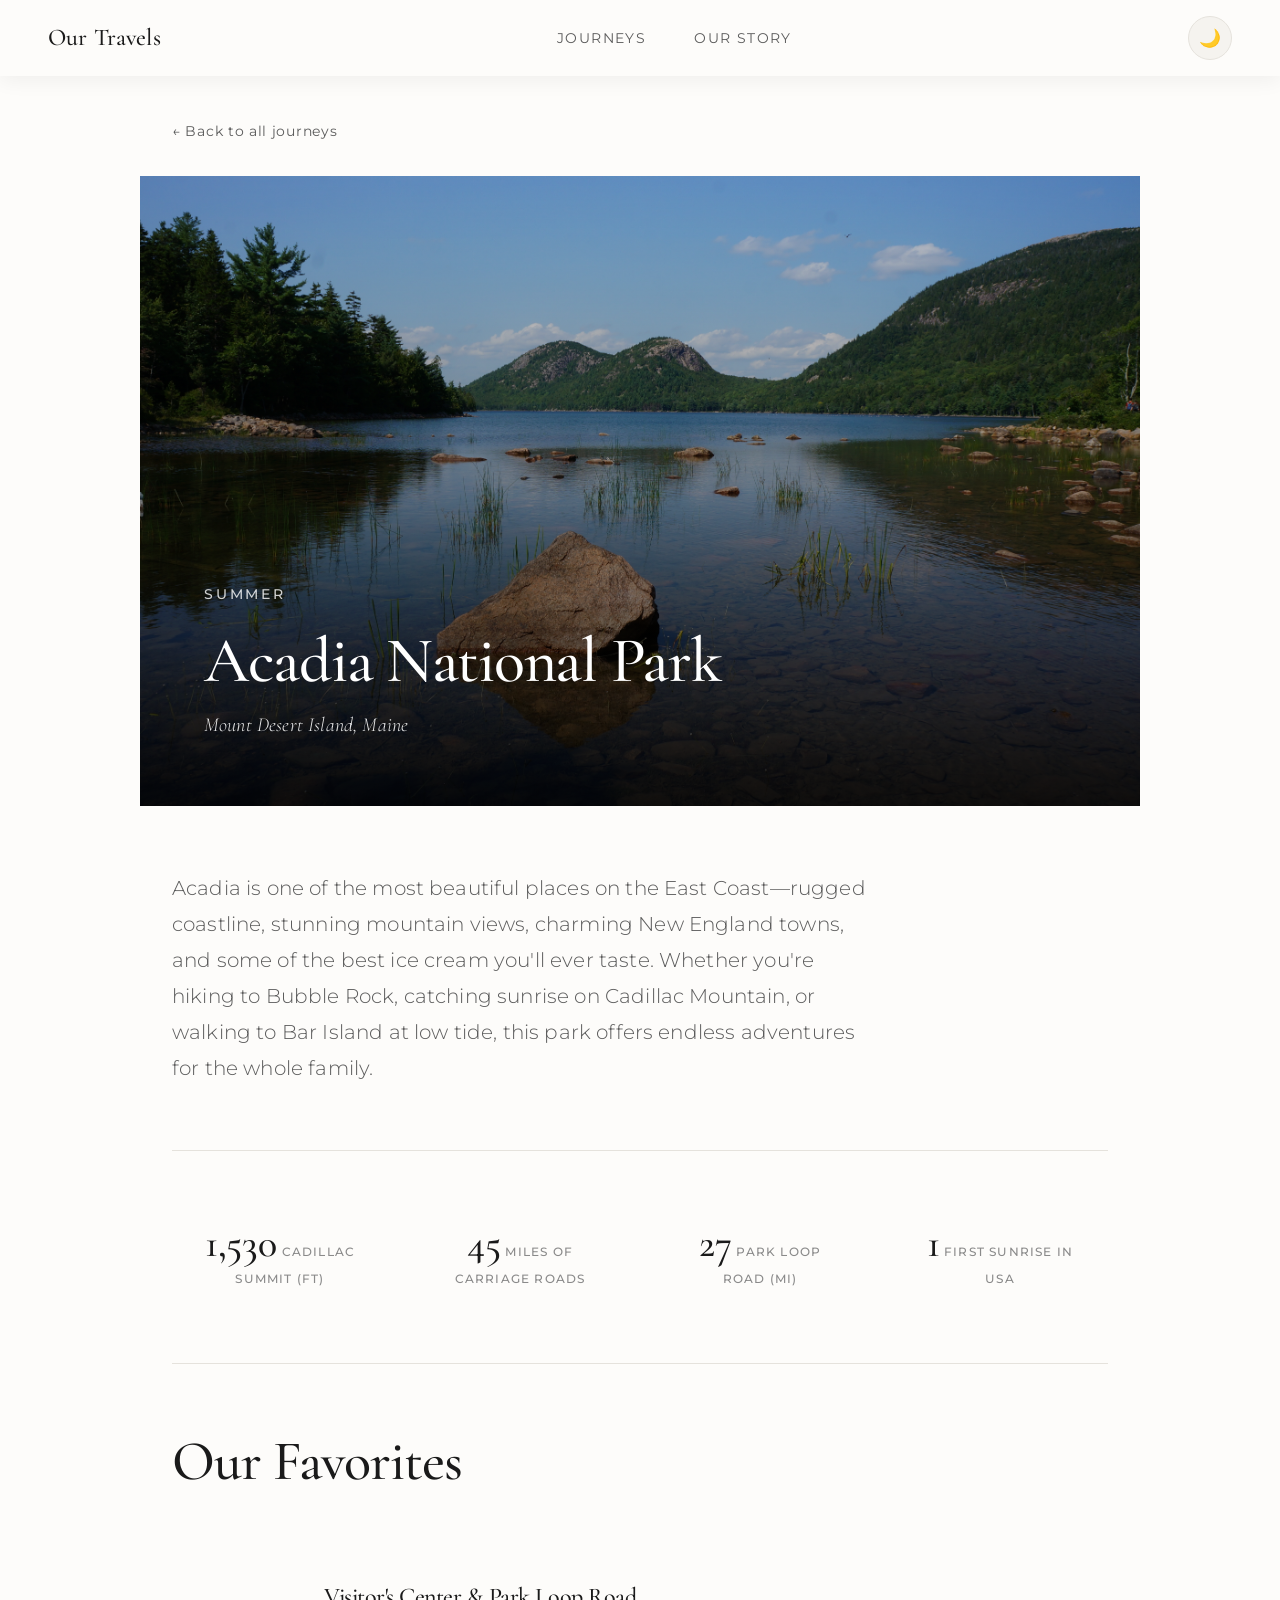
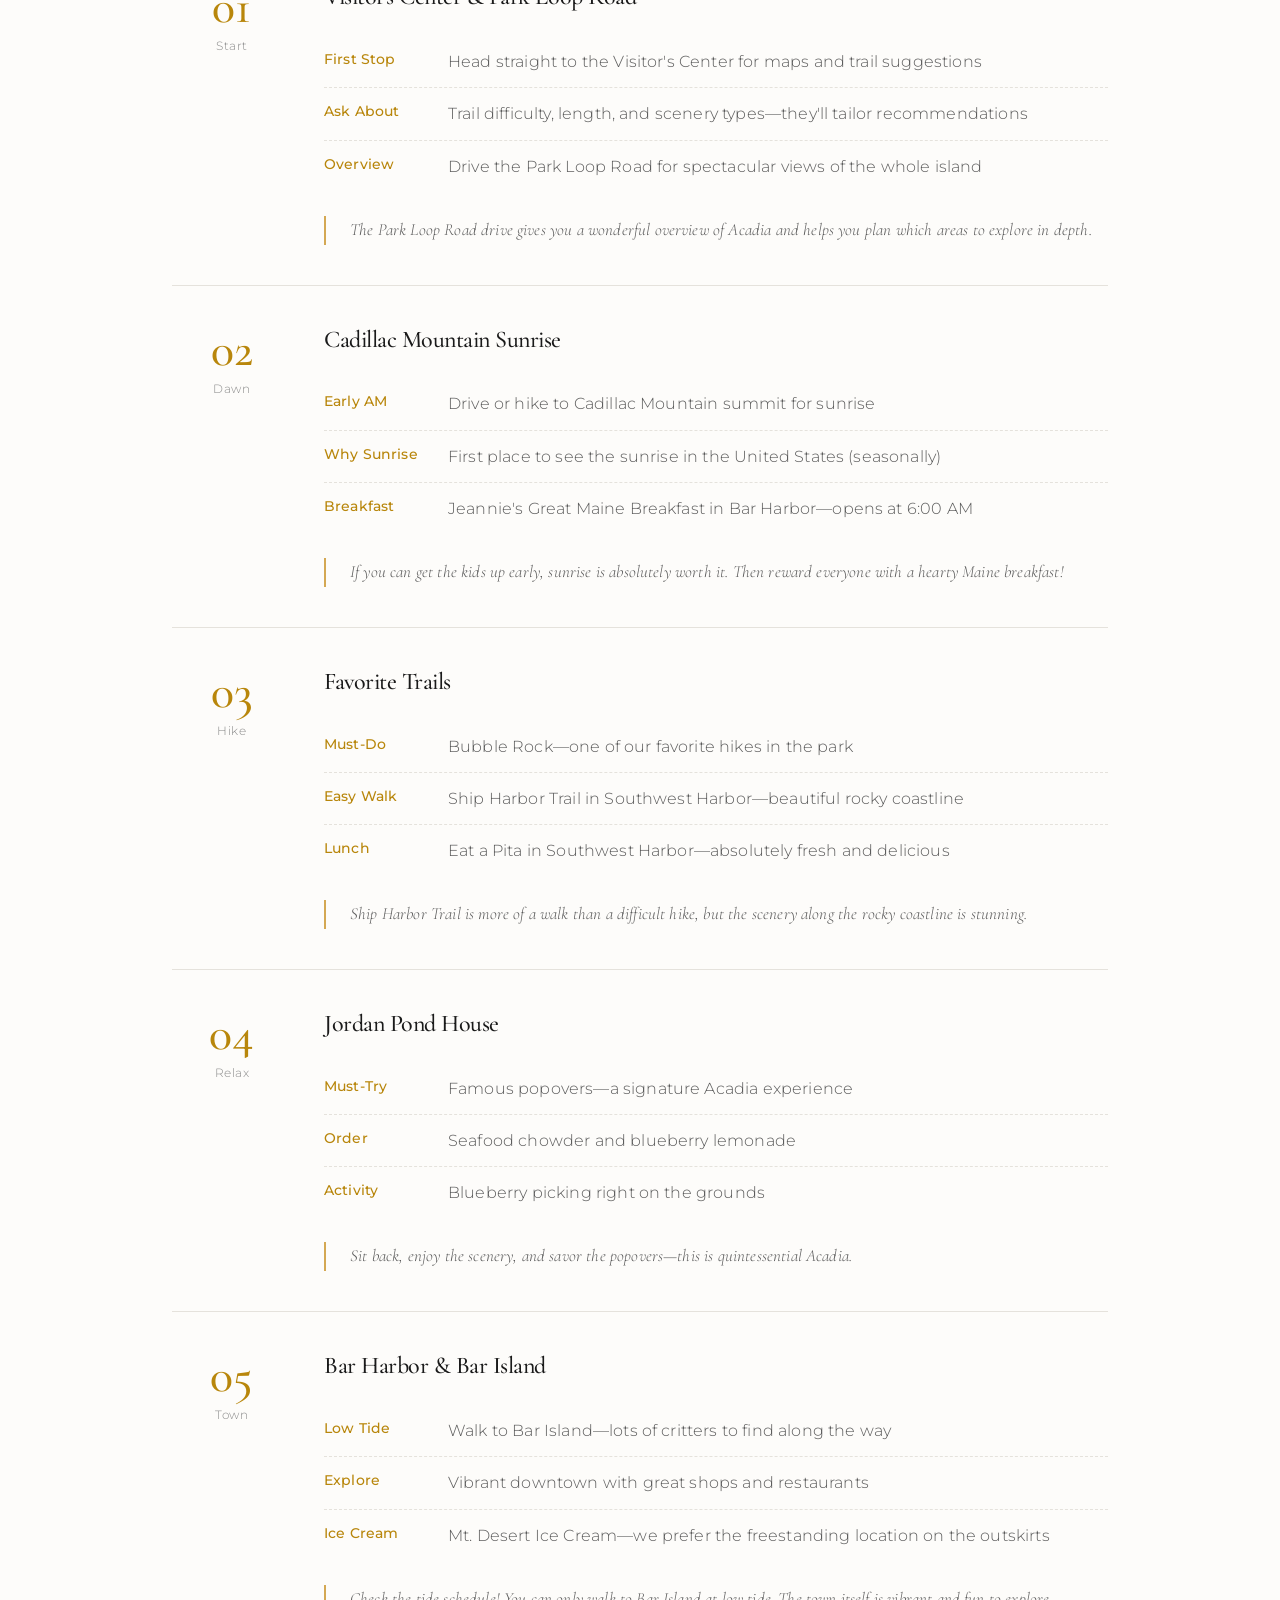
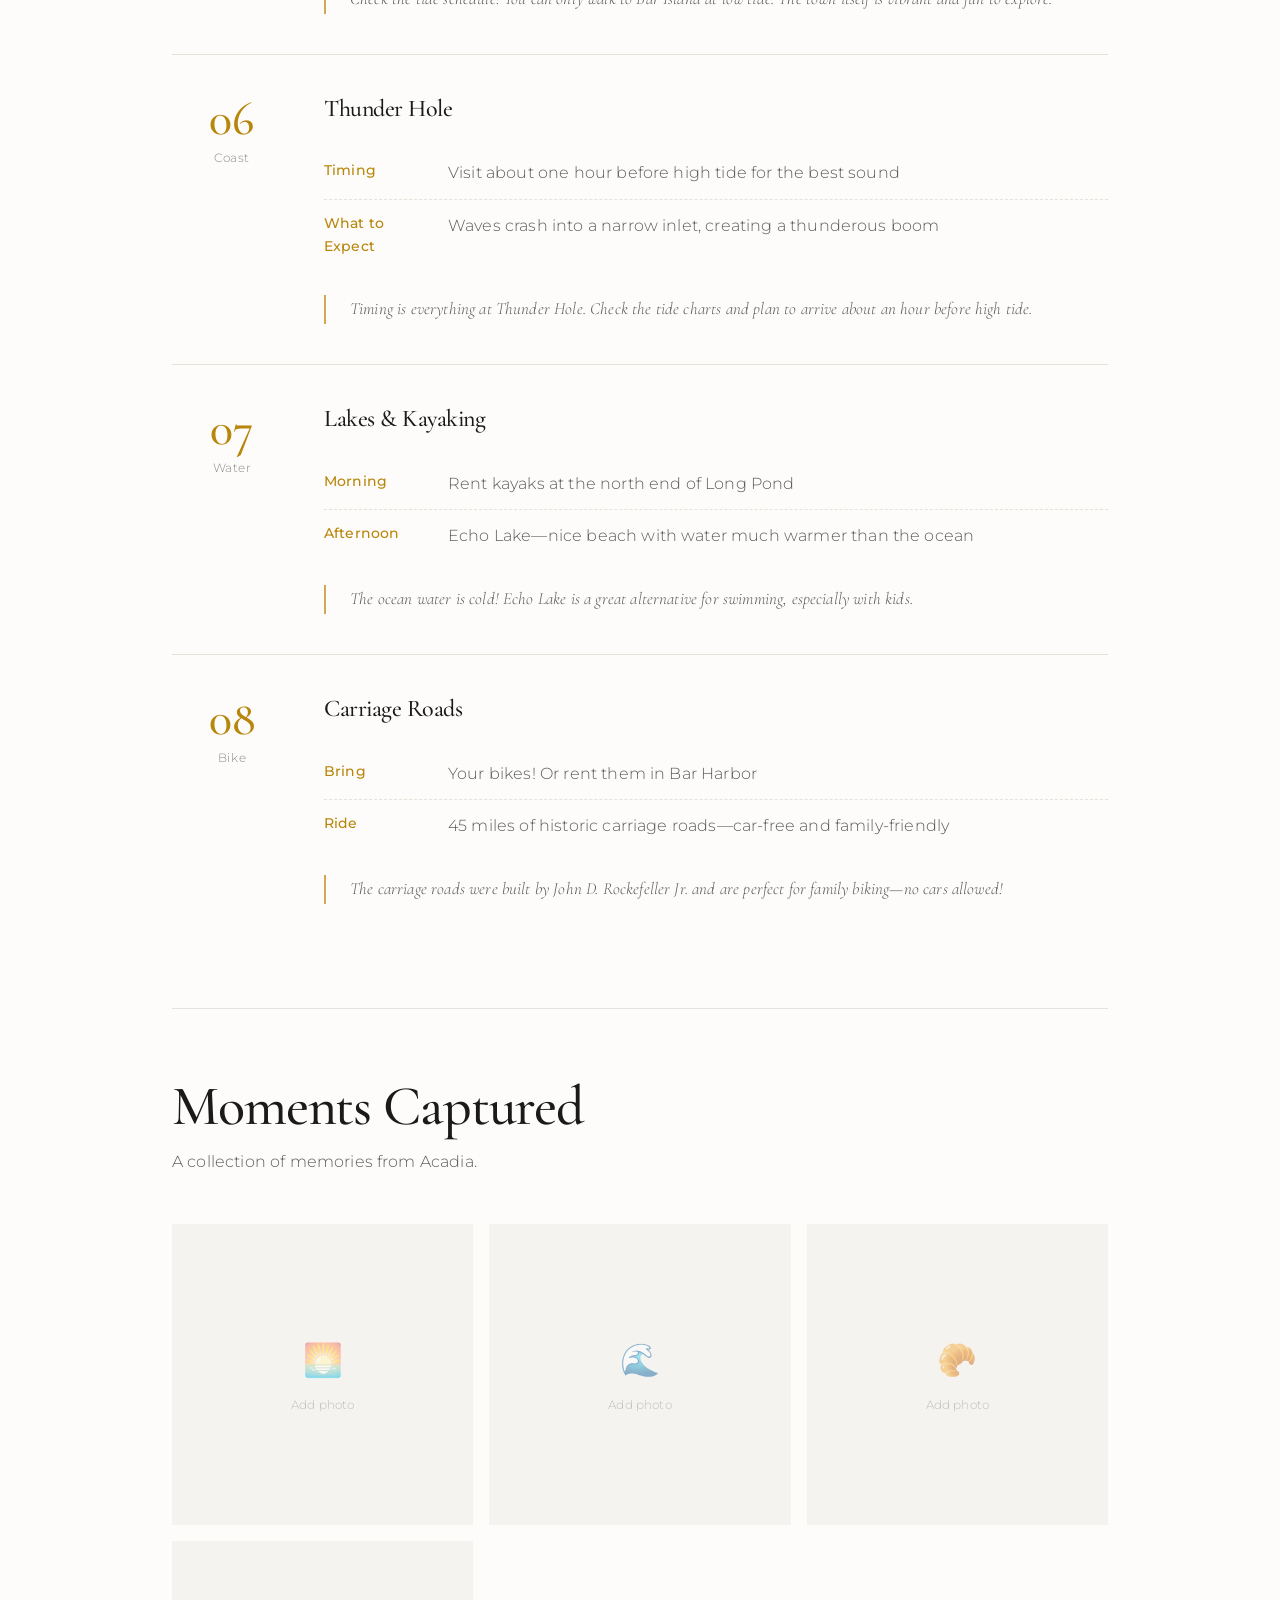
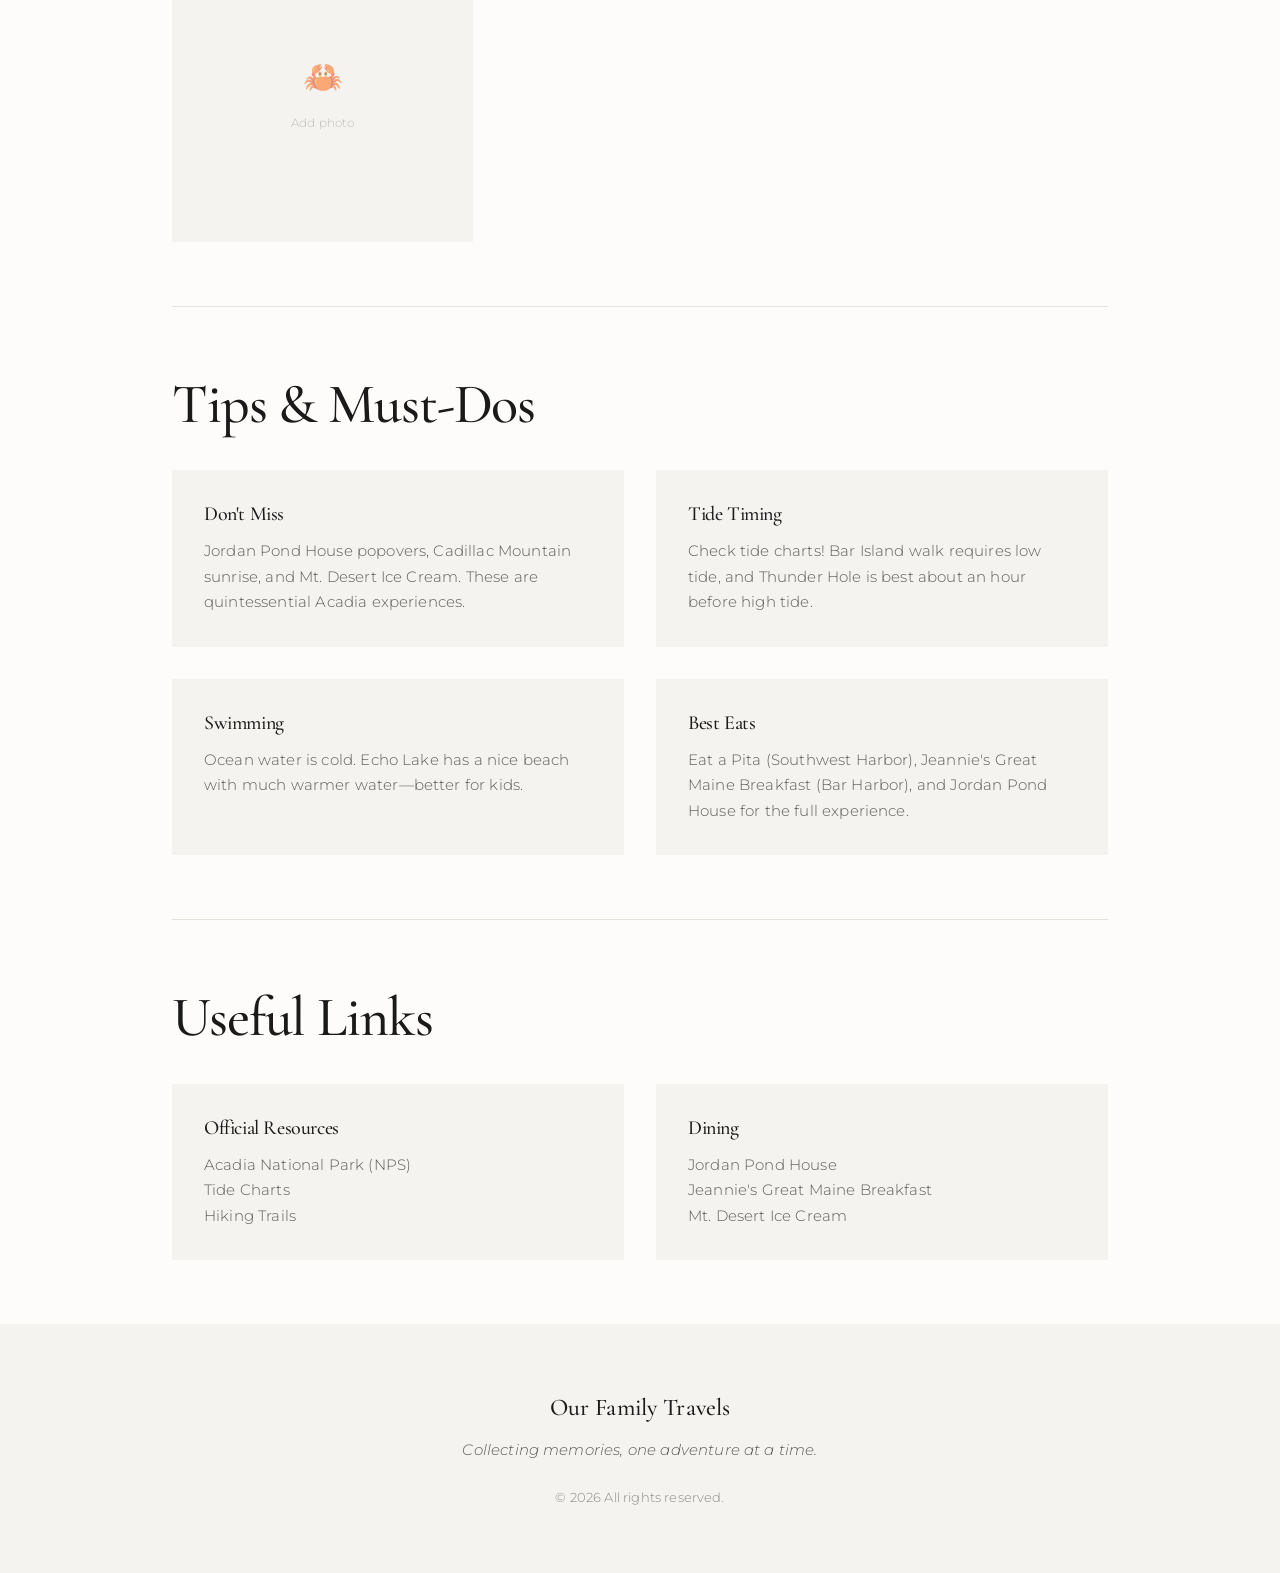
==== commit 0813e8c0: "Add Acadia hero and card photos (Jordan Pond) Co-Authored-By: Claude Opus 4.5 <noreply@anthropic.com" ====
--- a/trips/acadia.html
+++ b/trips/acadia.html
@@ -29,7 +29,7 @@
 
             <!-- Trip Hero -->
             <section class="trip-hero">
-                <div class="trip-hero-background" style="background-image: url('https://images.unsplash.com/photo-1469854523086-cc02fe5d8800?w=1920&q=80');"></div>
+                <div class="trip-hero-background" style="background-image: url('../photos/acadia-hero.jpg');"></div>
                 <div class="trip-hero-overlay"></div>
                 <div class="trip-hero-content">
                     <span class="trip-date">Summer</span>
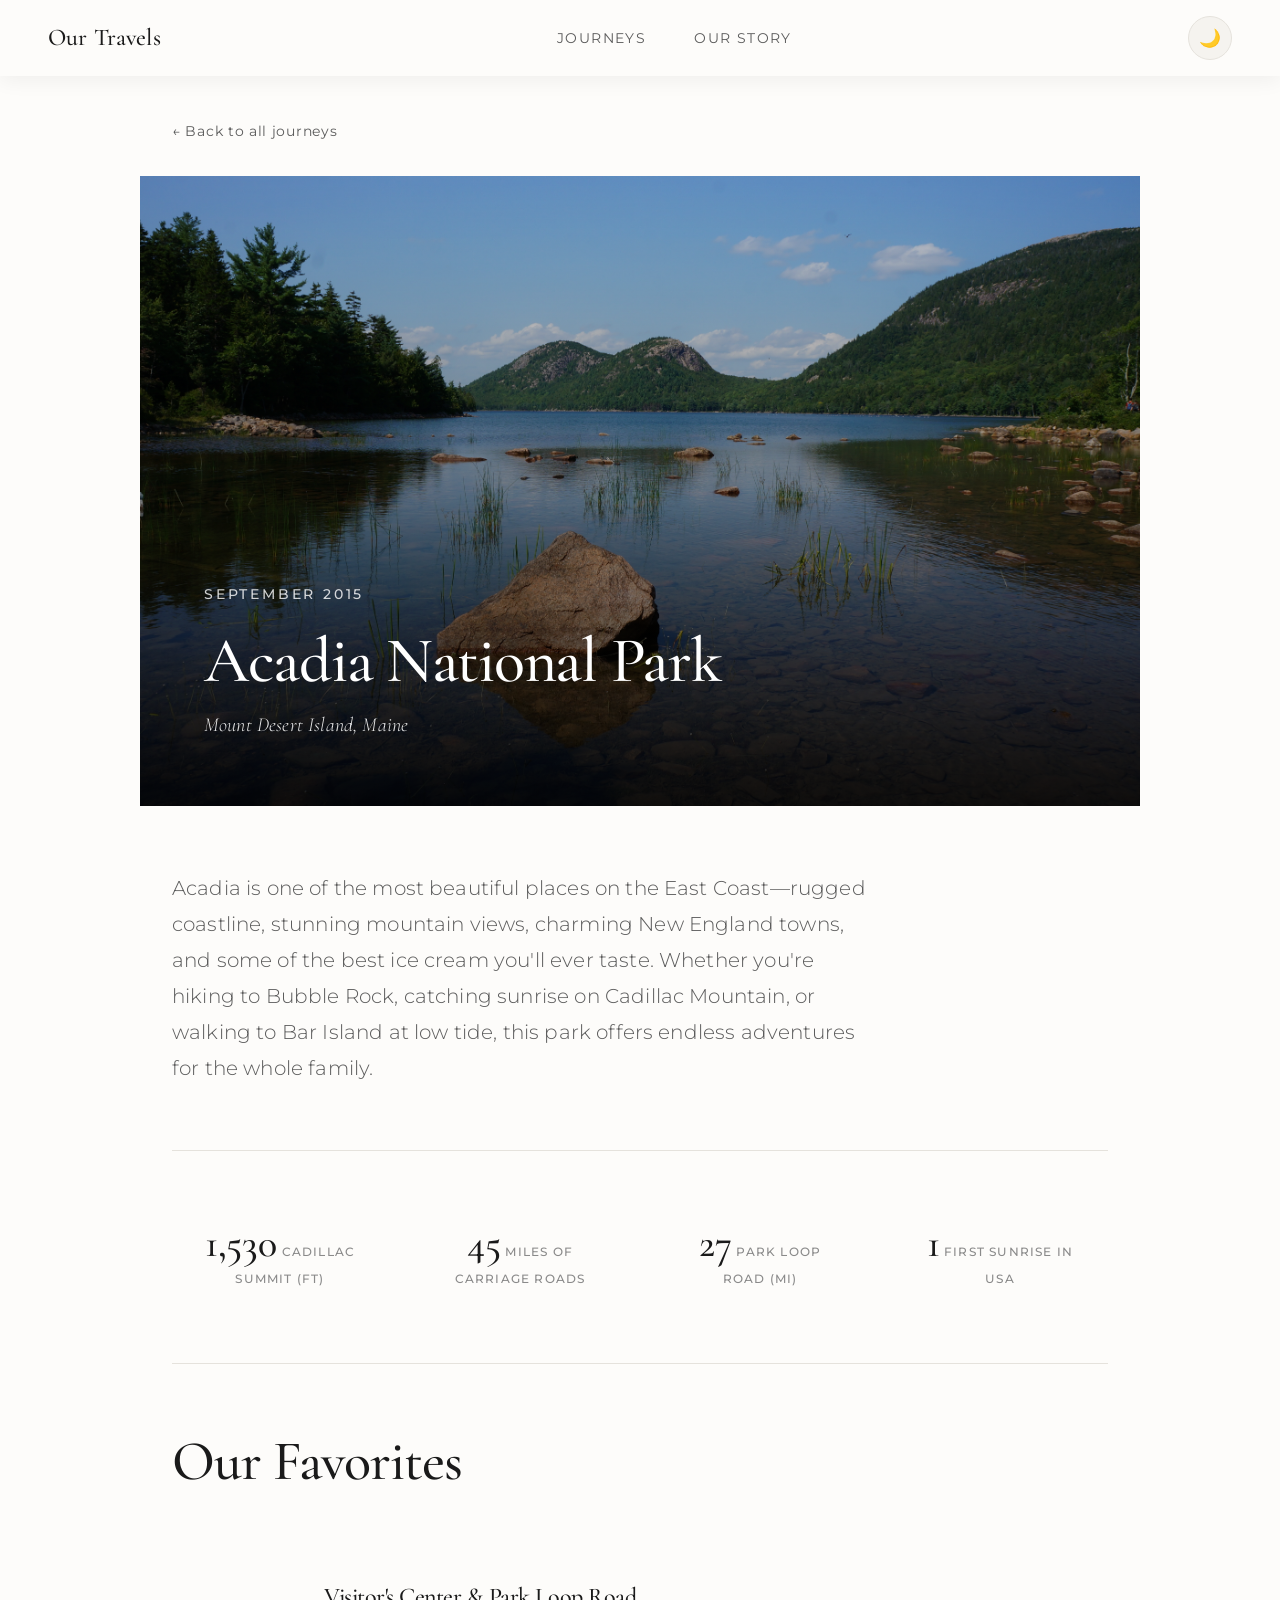
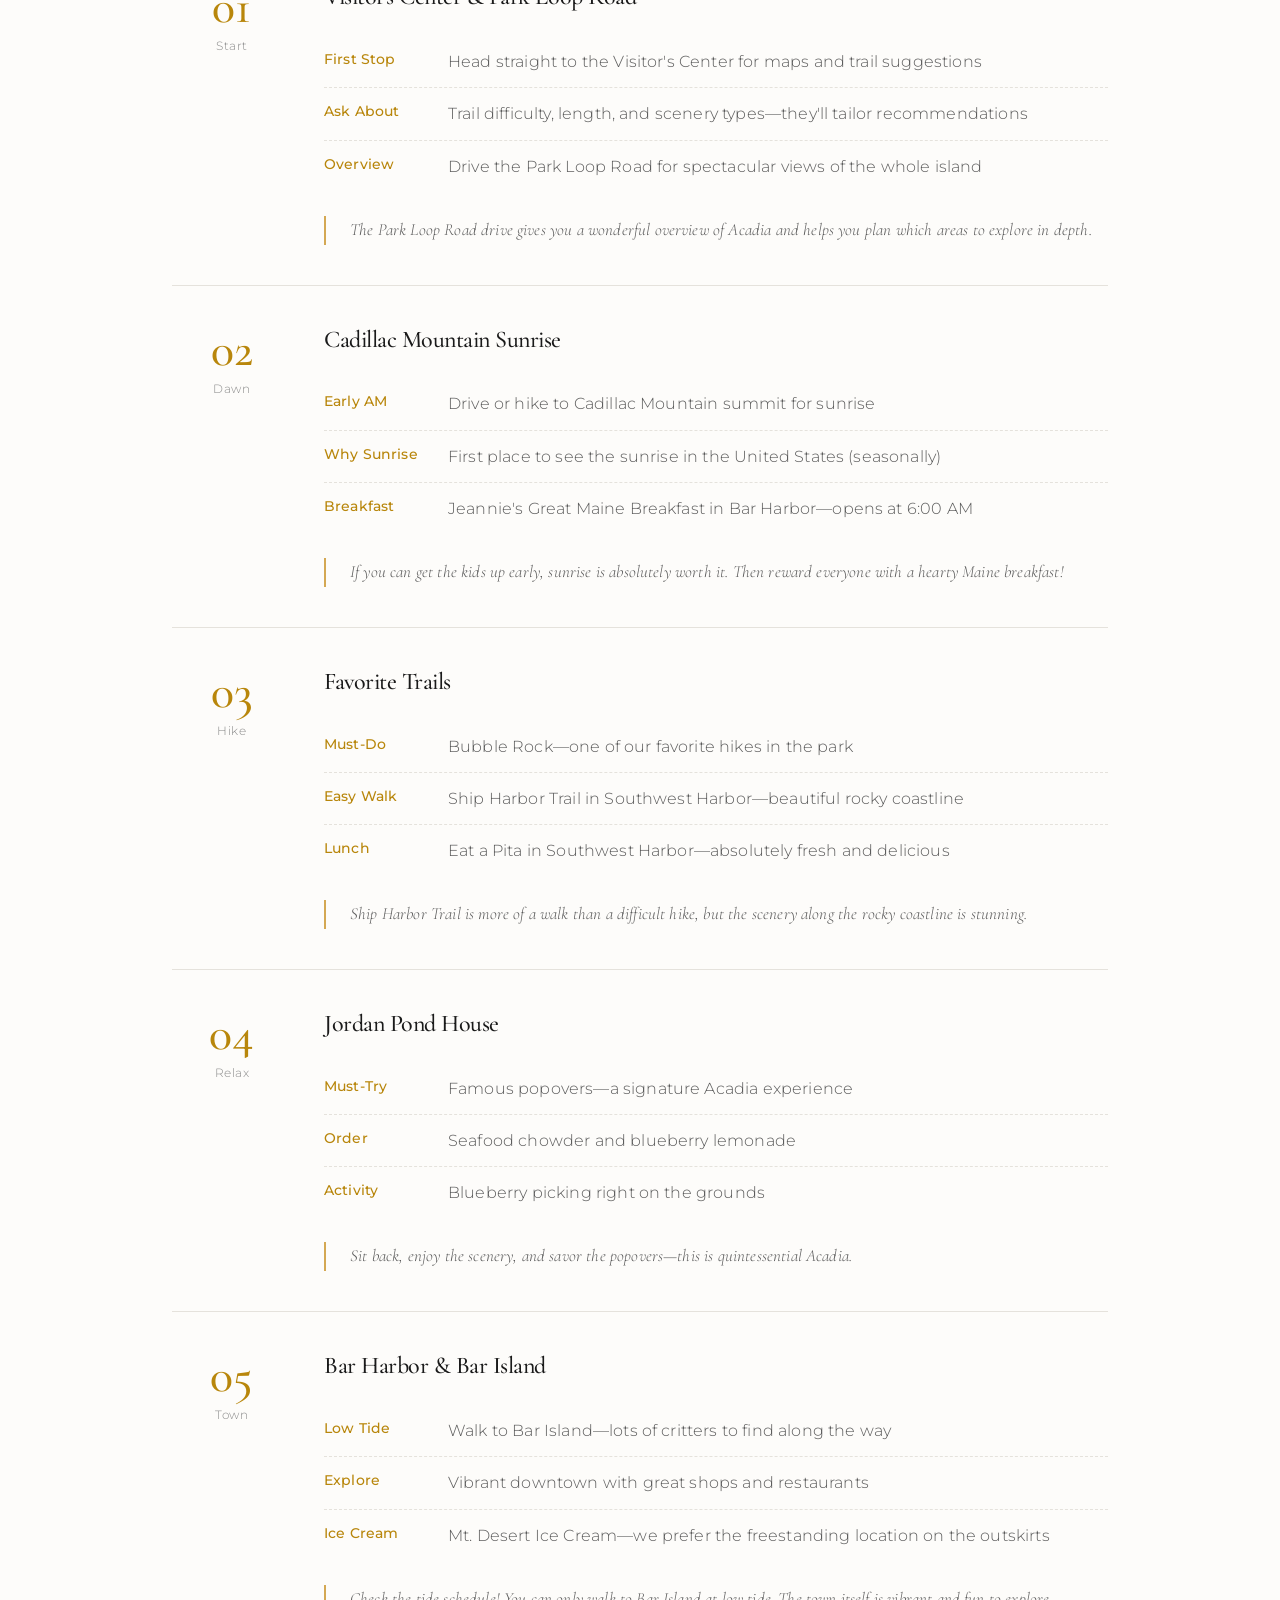
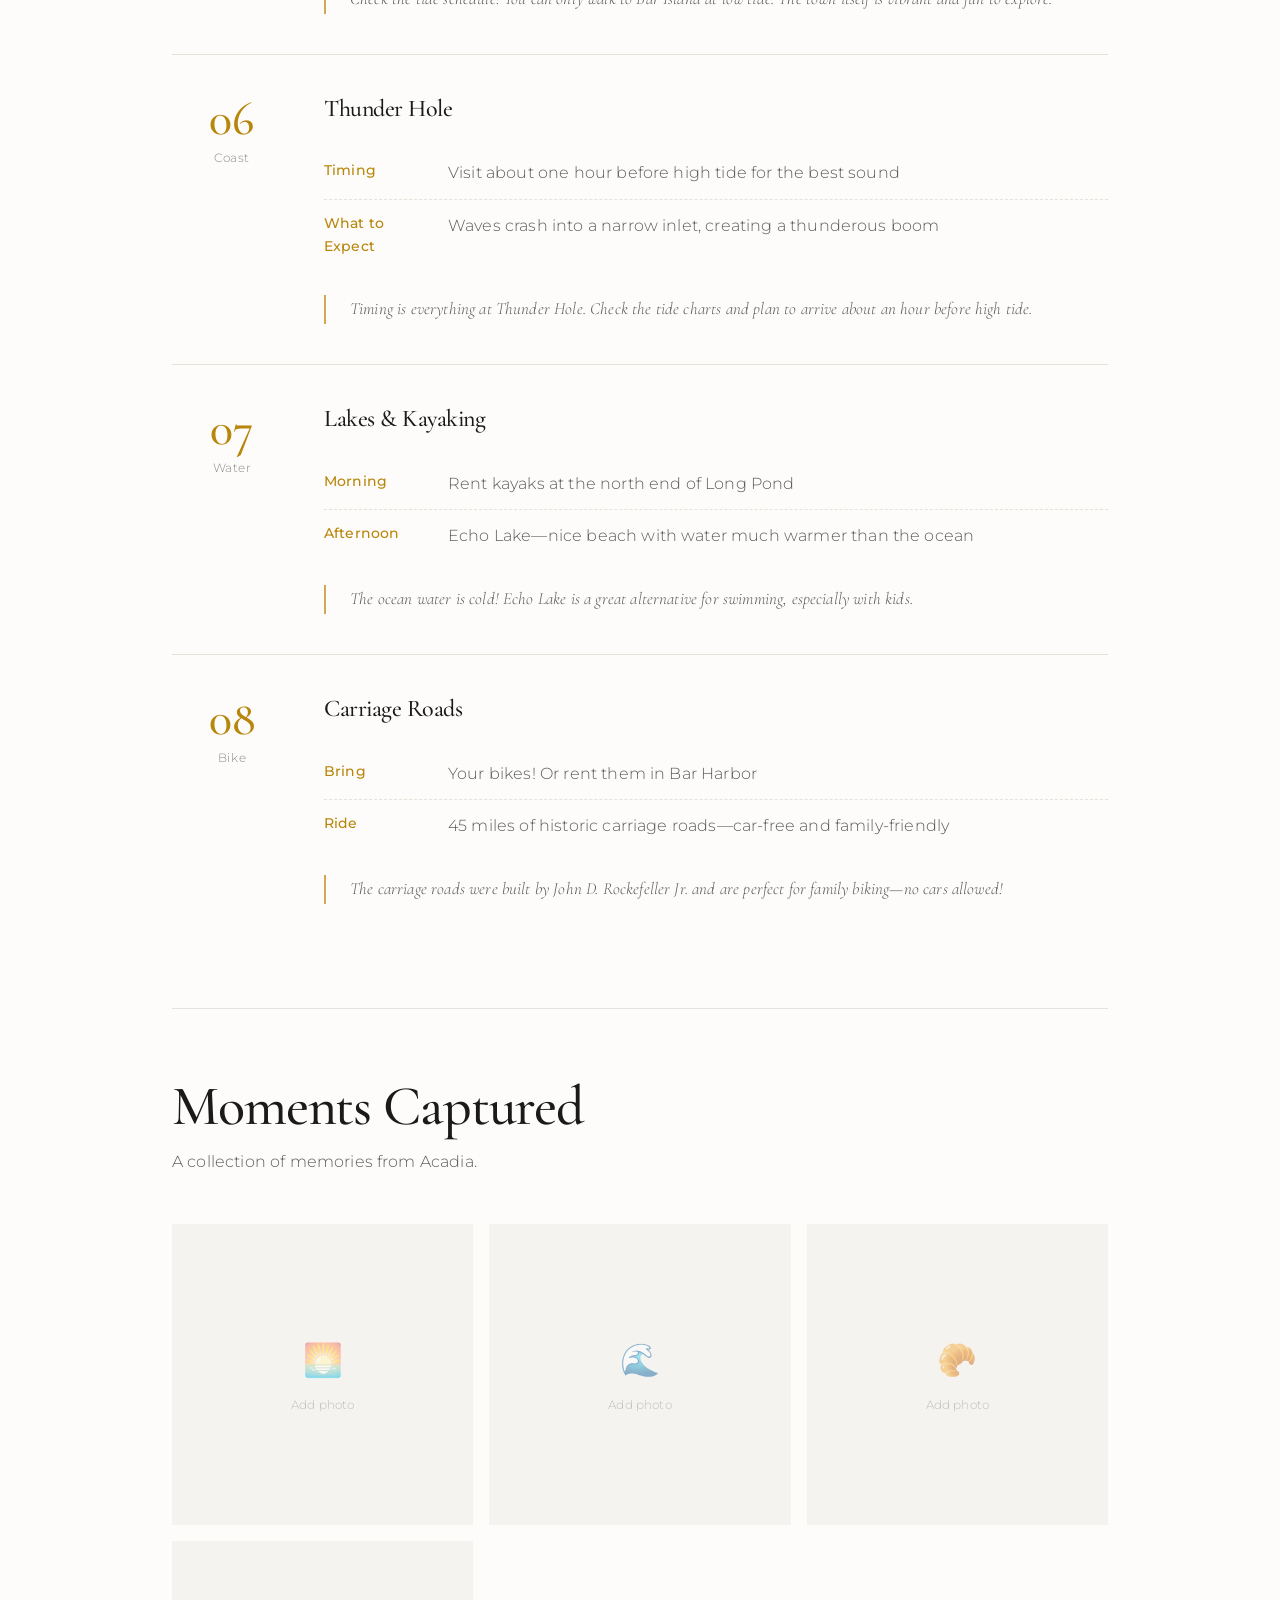
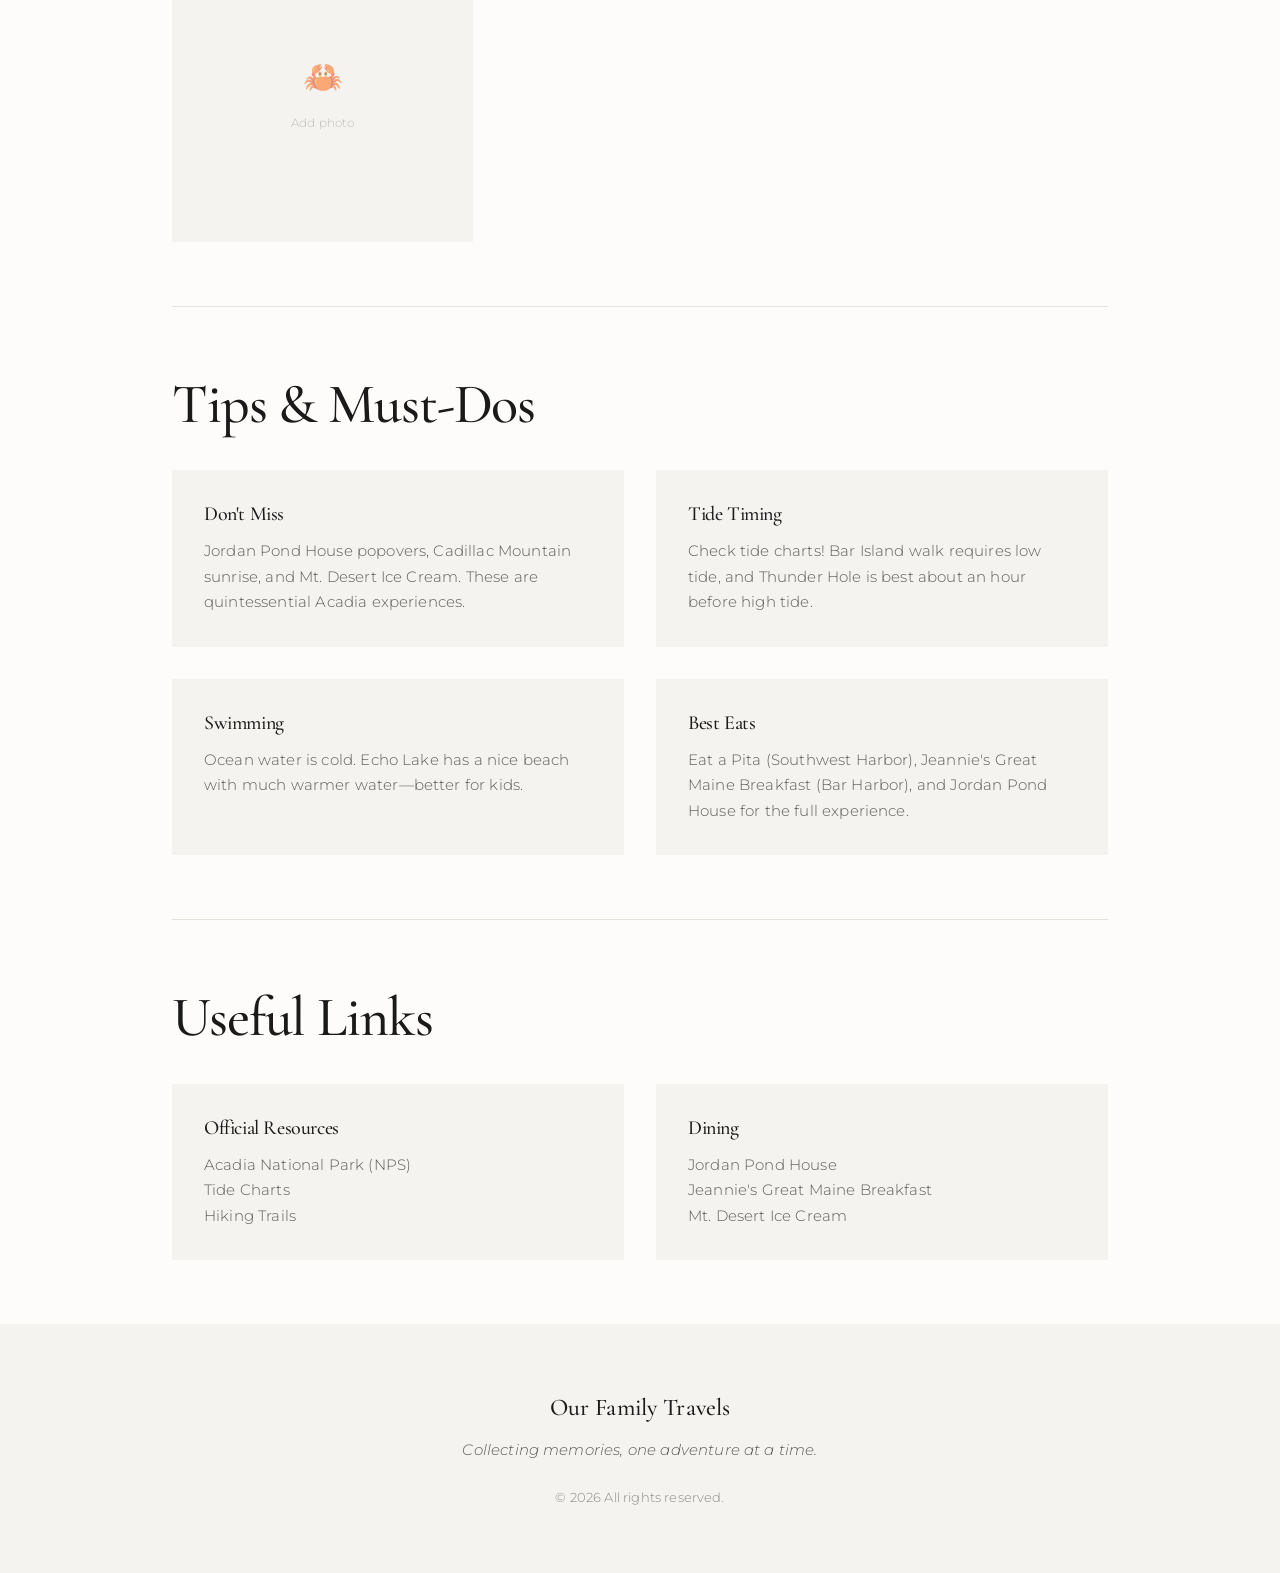
==== commit e48275c8: "Update Acadia trip date to September 2015 Co-Authored-By: Claude Opus 4.5 <noreply@anthropic.com>" ====
--- a/trips/acadia.html
+++ b/trips/acadia.html
@@ -32,7 +32,7 @@
                 <div class="trip-hero-background" style="background-image: url('../photos/acadia-hero.jpg');"></div>
                 <div class="trip-hero-overlay"></div>
                 <div class="trip-hero-content">
-                    <span class="trip-date">Summer</span>
+                    <span class="trip-date">September 2015</span>
                     <h1>Acadia National Park</h1>
                     <p class="trip-location-header">Mount Desert Island, Maine</p>
                 </div>
